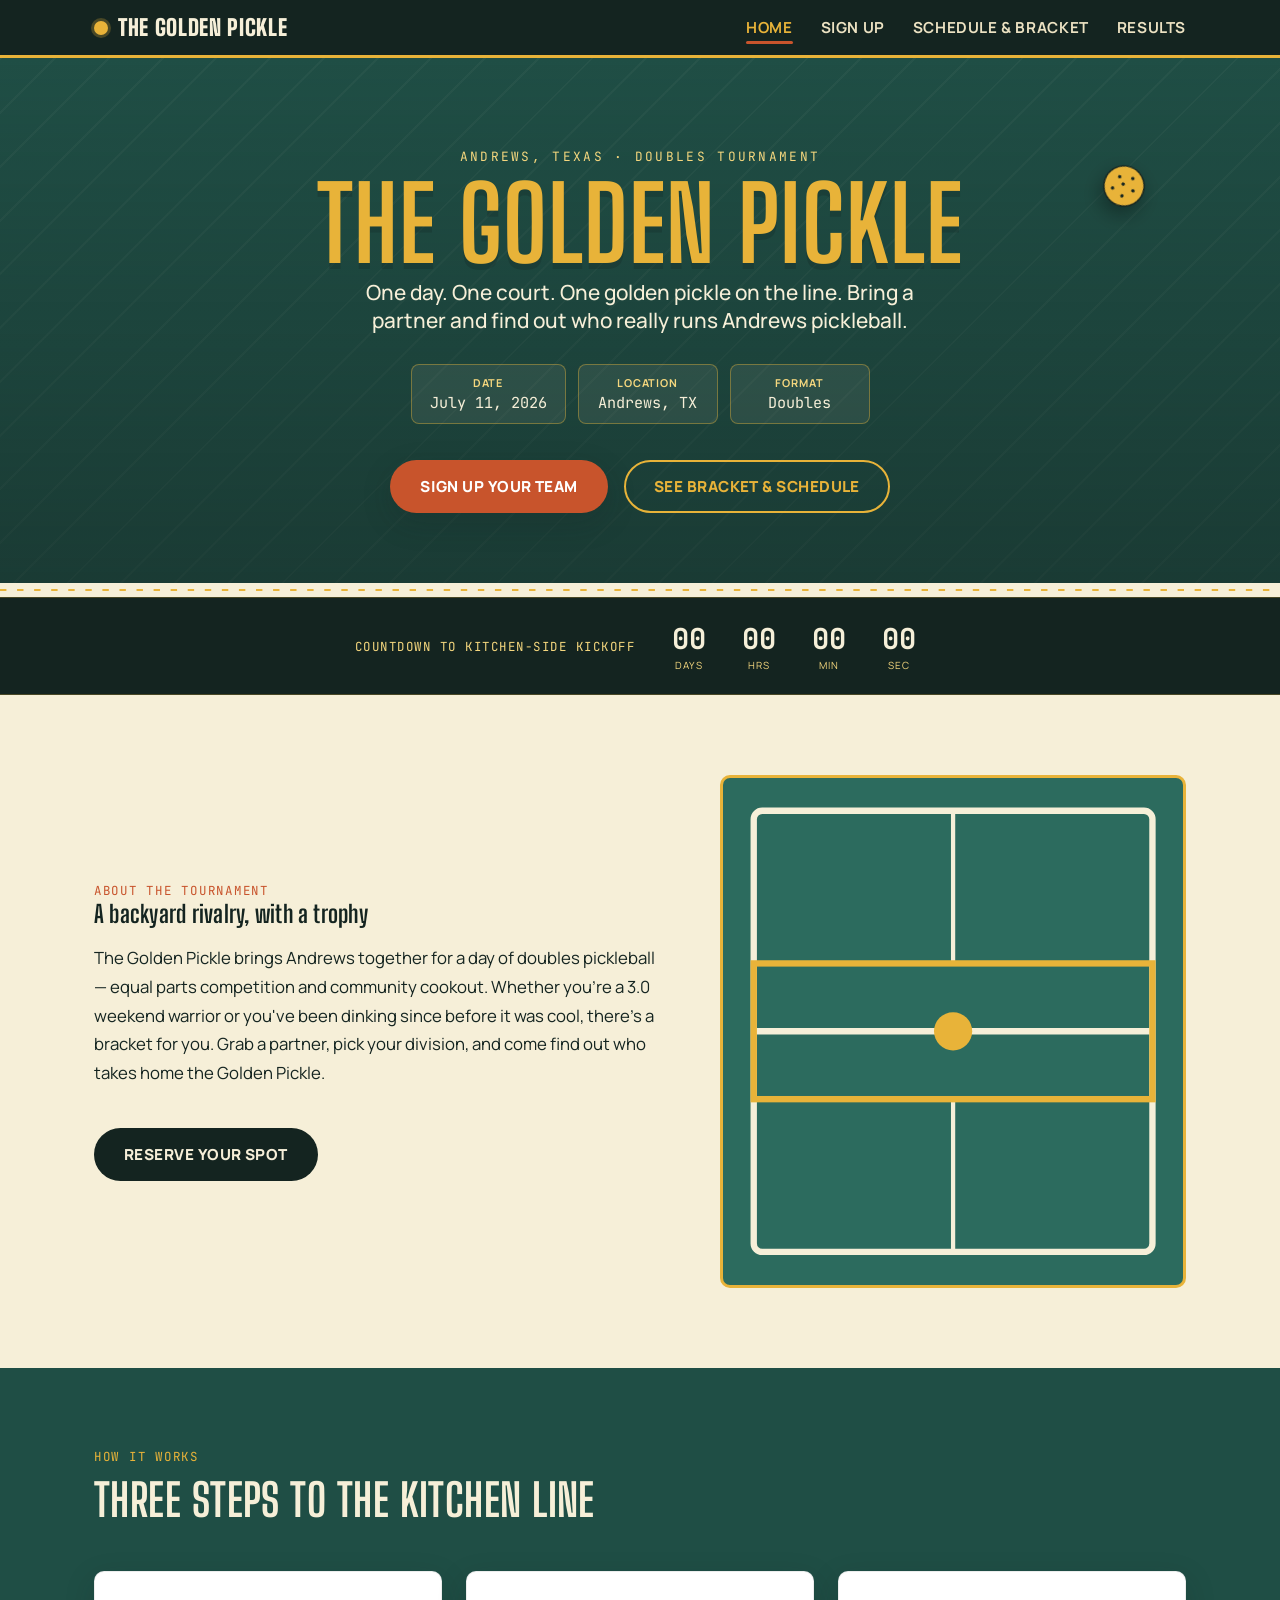
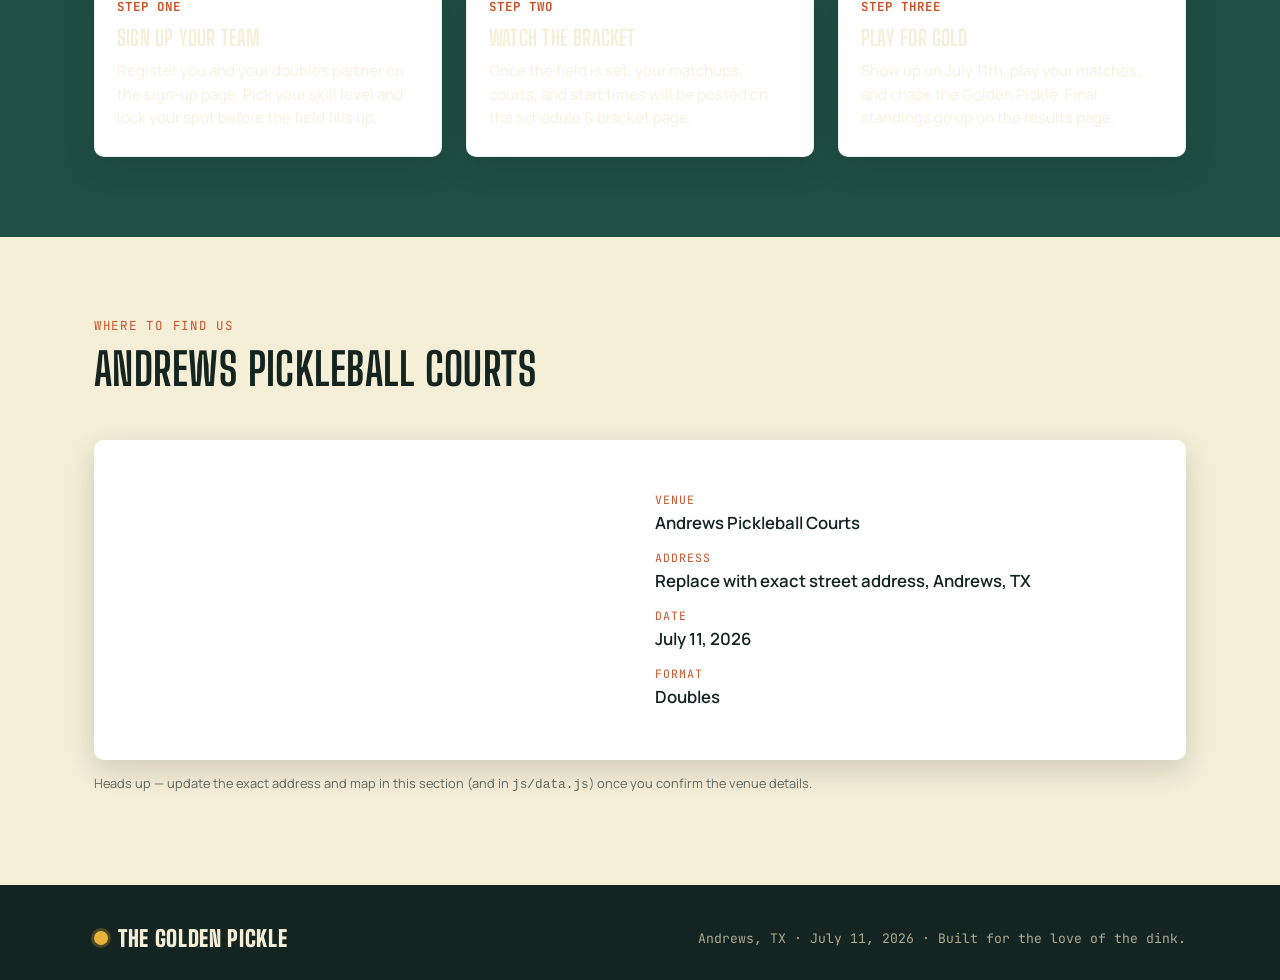
==== index.html @ 4b5a600a "Add files via upload" ====
<!DOCTYPE html>
<html lang="en">
<head>
<meta charset="UTF-8">
<meta name="viewport" content="width=device-width, initial-scale=1.0">
<title>The Golden Pickle — Andrews, TX Pickleball Tournament</title>
<meta name="description" content="The Golden Pickle doubles pickleball tournament — July 11, 2026 at the Andrews, TX pickleball courts. Sign up, check the schedule, and follow the results.">
<link rel="stylesheet" href="css/style.css">
</head>
<body>

<header class="site-nav">
  <div class="wrap">
    <a href="index.html" class="brand"><span class="ball-dot"></span> The Golden Pickle</a>
    <button class="nav-toggle" aria-label="Toggle menu" aria-expanded="false">&#9776;</button>
    <ul class="nav-links">
      <li><a href="index.html" class="active">Home</a></li>
      <li><a href="signup.html">Sign Up</a></li>
      <li><a href="schedule.html">Schedule &amp; Bracket</a></li>
      <li><a href="results.html">Results</a></li>
    </ul>
  </div>
</header>

<section class="hero">
  <div class="ball-arc" aria-hidden="true">
    <svg viewBox="0 0 64 64"><circle cx="32" cy="32" r="28" fill="#E8B339" stroke="#142420" stroke-width="2"/>
      <circle cx="22" cy="22" r="2.4" fill="#142420"/><circle cx="40" cy="18" r="2.4" fill="#142420"/>
      <circle cx="46" cy="34" r="2.4" fill="#142420"/><circle cx="34" cy="46" r="2.4" fill="#142420"/>
      <circle cx="18" cy="40" r="2.4" fill="#142420"/><circle cx="30" cy="30" r="2.4" fill="#142420"/>
    </svg>
  </div>
  <div class="wrap hero-inner">
    <div class="hero-eyebrow">Andrews, Texas &middot; Doubles Tournament</div>
    <h1>The Golden Pickle</h1>
    <p class="hero-sub">One day. One court. One golden pickle on the line. Bring a partner and find out who really runs Andrews pickleball.</p>
    <div class="chip-row">
      <div class="chip"><span class="chip-label">Date</span><span class="chip-value" data-event-date>July 11, 2026</span></div>
      <div class="chip"><span class="chip-label">Location</span><span class="chip-value" data-event-city>Andrews, TX</span></div>
      <div class="chip"><span class="chip-label">Format</span><span class="chip-value" data-event-format>Doubles</span></div>
    </div>
    <div class="hero-ctas">
      <a href="signup.html" class="btn btn-primary">Sign Up Your Team</a>
      <a href="schedule.html" class="btn btn-outline">See Bracket &amp; Schedule</a>
    </div>
  </div>
</section>

<svg class="kitchen-line" viewBox="0 0 1200 14" preserveAspectRatio="none" aria-hidden="true">
  <path d="M0,7 H1200" />
</svg>

<div class="countdown-strip">
  <div class="wrap" data-countdown>
    <span class="countdown-label" data-countdown-label>Countdown to kitchen-side kickoff</span>
    <div class="countdown-units">
      <div class="countdown-unit"><span class="num" data-d>00</span><span class="lbl">Days</span></div>
      <div class="countdown-unit"><span class="num" data-h>00</span><span class="lbl">Hrs</span></div>
      <div class="countdown-unit"><span class="num" data-m>00</span><span class="lbl">Min</span></div>
      <div class="countdown-unit"><span class="num" data-s>00</span><span class="lbl">Sec</span></div>
    </div>
  </div>
</div>

<section class="section section-cream">
  <div class="wrap cols-2">
    <div>
      <div class="section-eyebrow">About the tournament</div>
      <h2>A backyard rivalry, with a trophy</h2>
      <p style="line-height:1.7; margin-top:16px; font-size:1.05rem;">
        The Golden Pickle brings Andrews together for a day of doubles pickleball —
        equal parts competition and community cookout. Whether you're a 3.0 weekend
        warrior or you've been dinking since before it was cool, there's a bracket
        for you. Grab a partner, pick your division, and come find out who takes
        home the Golden Pickle.
      </p>
      <a href="signup.html" class="btn btn-dark" style="margin-top:24px;">Reserve Your Spot</a>
    </div>
    <div class="court-diagram" aria-hidden="true">
      <svg viewBox="0 0 200 220" width="100%">
        <rect x="6" y="6" width="188" height="208" rx="4" fill="none" stroke="#F6EFD8" stroke-width="3"/>
        <line x1="6" y1="110" x2="194" y2="110" stroke="#F6EFD8" stroke-width="3"/>
        <line x1="100" y1="6" x2="100" y2="78" stroke="#F6EFD8" stroke-width="2"/>
        <line x1="100" y1="142" x2="100" y2="214" stroke="#F6EFD8" stroke-width="2"/>
        <rect x="6" y="78" width="188" height="64" fill="none" stroke="#E8B339" stroke-width="3"/>
        <circle cx="100" cy="110" r="9" fill="#E8B339"/>
      </svg>
    </div>
  </div>
</section>

<section class="section section-court">
  <div class="wrap">
    <div class="section-head">
      <div class="section-eyebrow">How it works</div>
      <h2>Three steps to the kitchen line</h2>
    </div>
    <div class="steps">
      <div class="step-card">
        <div class="step-tag">Step One</div>
        <h3>Sign up your team</h3>
        <p>Register you and your doubles partner on the sign-up page. Pick your skill level and lock your spot before the field fills up.</p>
      </div>
      <div class="step-card">
        <div class="step-tag">Step Two</div>
        <h3>Watch the bracket</h3>
        <p>Once the field is set, your matchups, courts, and start times will be posted on the schedule &amp; bracket page.</p>
      </div>
      <div class="step-card">
        <div class="step-tag">Step Three</div>
        <h3>Play for gold</h3>
        <p>Show up on July 11th, play your matches, and chase the Golden Pickle. Final standings go up on the results page.</p>
      </div>
    </div>
  </div>
</section>

<section class="section section-cream">
  <div class="wrap">
    <div class="section-head">
      <div class="section-eyebrow">Where to find us</div>
      <h2>Andrews Pickleball Courts</h2>
    </div>
    <div class="location-card">
      <iframe
        title="Map to Andrews, TX pickleball courts"
        src="https://maps.google.com/maps?q=Andrews%2C%20TX&t=&z=13&ie=UTF8&iwloc=&output=embed"
        loading="lazy" referrerpolicy="no-referrer-when-downgrade"></iframe>
      <dl class="location-facts">
        <dt>Venue</dt>
        <dd data-event-venue>Andrews Pickleball Courts</dd>
        <dt>Address</dt>
        <dd data-event-address>Replace with exact street address, Andrews, TX</dd>
        <dt>Date</dt>
        <dd data-event-date>July 11, 2026</dd>
        <dt>Format</dt>
        <dd data-event-format>Doubles</dd>
      </dl>
    </div>
    <p class="field-hint" style="margin-top:14px;">Heads up — update the exact address and map in this section (and in <code>js/data.js</code>) once you confirm the venue details.</p>
  </div>
</section>

<footer class="site-footer">
  <div class="wrap">
    <div class="brand"><span class="ball-dot"></span> The Golden Pickle</div>
    <div class="footer-fine">Andrews, TX &middot; July 11, 2026 &middot; Built for the love of the dink.</div>
  </div>
</footer>

<script src="js/data.js"></script>
<script src="js/main.js"></script>
</body>
</html>
---- css/style.css ----
/* ==========================================================================
   THE GOLDEN PICKLE — core stylesheet
   Palette: deep court teal, golden pickleball, West-Texas dust terracotta
   ========================================================================== */

@import url('https://fonts.googleapis.com/css2?family=Big+Shoulders+Display:wght@500;700;900&family=Manrope:wght@400;500;600;700;800&family=JetBrains+Mono:wght@400;500;700&display=swap');

:root{
  --court:        #1F4E45;
  --court-deep:   #142420;
  --court-light:  #2C6B5E;
  --gold:         #E8B339;
  --gold-light:   #F5D77E;
  --dust:         #C8542C;
  --dust-light:   #E07A4C;
  --cream:        #F6EFD8;
  --cream-dim:    #ECE2C2;
  --white:        #FFFFFF;
  --ink:          #142420;

  --font-display: 'Big Shoulders Display', sans-serif;
  --font-body:    'Manrope', sans-serif;
  --font-mono:    'JetBrains Mono', monospace;

  --max-w: 1140px;
  --radius: 10px;
  --shadow-soft: 0 10px 30px rgba(20, 36, 32, 0.18);
  --shadow-lift: 0 16px 40px rgba(20, 36, 32, 0.28);
}

*{ box-sizing: border-box; }
html{ scroll-behavior: smooth; }
body{
  margin: 0;
  font-family: var(--font-body);
  color: var(--ink);
  background: var(--cream);
  -webkit-font-smoothing: antialiased;
}
img{ max-width: 100%; display: block; }
a{ color: inherit; text-decoration: none; }
ul{ margin: 0; padding: 0; }
h1,h2,h3,h4{ margin: 0; font-family: var(--font-display); font-weight: 700; letter-spacing: 0.01em; }

.wrap{
  max-width: var(--max-w);
  margin: 0 auto;
  padding: 0 24px;
}

/* Focus visibility */
a:focus-visible, button:focus-visible, input:focus-visible, select:focus-visible, textarea:focus-visible{
  outline: 3px solid var(--gold);
  outline-offset: 2px;
}

/* ---------- Reduced motion ---------- */
@media (prefers-reduced-motion: reduce){
  *{ animation-duration: 0.001ms !important; animation-iteration-count: 1 !important; transition-duration: 0.001ms !important; scroll-behavior: auto !important; }
}

/* ==========================================================================
   NAV
   ========================================================================== */
.site-nav{
  position: sticky;
  top: 0;
  z-index: 100;
  background: var(--court-deep);
  border-bottom: 3px solid var(--gold);
}
.site-nav .wrap{
  display: flex;
  align-items: center;
  justify-content: space-between;
  padding-top: 14px;
  padding-bottom: 14px;
}
.brand{
  display: flex;
  align-items: center;
  gap: 10px;
  font-family: var(--font-display);
  font-weight: 900;
  font-size: 1.4rem;
  color: var(--cream);
  text-transform: uppercase;
  letter-spacing: 0.03em;
}
.brand .ball-dot{
  width: 14px; height: 14px;
  border-radius: 50%;
  background: var(--gold);
  box-shadow: 0 0 0 3px rgba(232,179,57,0.25);
  flex-shrink: 0;
}
.nav-links{
  display: flex;
  gap: 28px;
  list-style: none;
  font-weight: 700;
  font-size: 0.95rem;
  text-transform: uppercase;
  letter-spacing: 0.04em;
}
.nav-links a{
  color: var(--cream-dim);
  position: relative;
  padding-bottom: 6px;
  transition: color 0.2s ease;
}
.nav-links a:hover, .nav-links a.active{ color: var(--gold); }
.nav-links a.active::after{
  content: "";
  position: absolute;
  left: 0; right: 0; bottom: 0;
  height: 3px;
  background: var(--dust);
  border-radius: 2px;
}
.nav-toggle{
  display: none;
  background: none;
  border: none;
  color: var(--cream);
  font-size: 1.6rem;
  cursor: pointer;
}
@media (max-width: 760px){
  .nav-toggle{ display: block; }
  .nav-links{
    position: absolute;
    top: 100%;
    left: 0; right: 0;
    background: var(--court-deep);
    flex-direction: column;
    gap: 0;
    border-bottom: 3px solid var(--gold);
    max-height: 0;
    overflow: hidden;
    transition: max-height 0.3s ease;
  }
  .nav-links.open{ max-height: 320px; }
  .nav-links li{ width: 100%; }
  .nav-links a{
    display: block;
    padding: 16px 24px;
    border-top: 1px solid rgba(246,239,216,0.08);
  }
  .nav-links a.active::after{ display: none; }
}

/* ==========================================================================
   BUTTONS / CHIPS
   ========================================================================== */
.btn{
  display: inline-flex;
  align-items: center;
  gap: 8px;
  font-family: var(--font-body);
  font-weight: 800;
  font-size: 0.95rem;
  text-transform: uppercase;
  letter-spacing: 0.03em;
  padding: 14px 28px;
  border-radius: 999px;
  border: 2px solid transparent;
  cursor: pointer;
  transition: transform 0.18s ease, box-shadow 0.18s ease, background 0.18s ease;
}
.btn:hover{ transform: translateY(-2px); }
.btn:active{ transform: translateY(0); }
.btn-primary{
  background: var(--dust);
  color: var(--white);
  box-shadow: var(--shadow-soft);
}
.btn-primary:hover{ background: var(--dust-light); box-shadow: var(--shadow-lift); }
.btn-outline{
  background: transparent;
  border-color: var(--gold);
  color: var(--gold);
}
.btn-outline:hover{ background: rgba(232,179,57,0.12); }
.btn-dark{
  background: var(--court-deep);
  color: var(--cream);
}
.btn-dark:hover{ background: var(--court); }
.btn[disabled]{ opacity: 0.55; cursor: not-allowed; transform: none; }

.chip-row{ display: flex; flex-wrap: wrap; gap: 12px; }
.chip{
  display: flex;
  flex-direction: column;
  background: rgba(246,239,216,0.08);
  border: 1px solid rgba(232,179,57,0.4);
  border-radius: 8px;
  padding: 10px 18px;
  min-width: 140px;
}
.chip .chip-label{
  font-size: 0.68rem;
  text-transform: uppercase;
  letter-spacing: 0.08em;
  color: var(--gold-light);
  font-weight: 700;
}
.chip .chip-value{
  font-family: var(--font-mono);
  font-size: 0.95rem;
  color: var(--cream);
  margin-top: 2px;
}

/* ==========================================================================
   HERO (home page)
   ========================================================================== */
.hero{
  position: relative;
  background: var(--court);
  color: var(--cream);
  overflow: hidden;
  padding: 90px 0 70px;
}
.hero::before{
  /* court line texture */
  content: "";
  position: absolute;
  inset: 0;
  background-image:
    linear-gradient(rgba(20,36,32,0.0) 0%, rgba(20,36,32,0.45) 100%),
    repeating-linear-gradient(135deg, rgba(246,239,216,0.035) 0px, rgba(246,239,216,0.035) 2px, transparent 2px, transparent 38px);
  pointer-events: none;
}
.hero-inner{
  position: relative;
  z-index: 2;
  text-align: center;
}
.hero-eyebrow{
  font-family: var(--font-mono);
  text-transform: uppercase;
  letter-spacing: 0.18em;
  font-size: 0.8rem;
  color: var(--gold-light);
}
.hero h1{
  font-size: clamp(3.2rem, 9vw, 6.4rem);
  line-height: 0.95;
  color: var(--gold);
  text-transform: uppercase;
  margin: 10px 0 6px;
  text-shadow: 0 6px 0 rgba(20,36,32,0.25);
}
.hero-sub{
  font-size: clamp(1.05rem, 2vw, 1.3rem);
  color: var(--cream);
  max-width: 560px;
  margin: 0 auto 28px;
  font-weight: 500;
}
.hero .chip-row{ justify-content: center; margin: 30px 0 36px; }
.hero-ctas{
  display: flex;
  gap: 16px;
  justify-content: center;
  flex-wrap: wrap;
}

/* Bouncing ball arc animation */
.ball-arc{
  position: absolute;
  top: 18%;
  left: 8%;
  width: 46px;
  height: 46px;
  z-index: 3;
  animation: arc-in 1.6s cubic-bezier(.22,1.4,.36,1) forwards;
}
@keyframes arc-in{
  0%   { left: -10%; top: -10%; transform: rotate(0deg); opacity: 0; }
  55%  { left: 46%; top: 4%; transform: rotate(220deg); opacity: 1; }
  100% { left: 86%; top: 20%; transform: rotate(380deg); opacity: 1; }
}
.ball-arc svg{ width: 100%; height: 100%; filter: drop-shadow(0 8px 10px rgba(0,0,0,0.35)); }

@media (prefers-reduced-motion: reduce){
  .ball-arc{ animation: none; left: 86%; top: 20%; opacity: 1; }
}

/* kitchen-line divider with draw-in animation */
.kitchen-line{
  width: 100%;
  height: 14px;
  display: block;
}
.kitchen-line path{
  stroke: var(--gold);
  stroke-width: 2;
  fill: none;
  stroke-dasharray: 6 10;
  stroke-dashoffset: 1000;
  animation: draw 1.8s ease forwards;
  animation-delay: 0.3s;
}
@keyframes draw{ to{ stroke-dashoffset: 0; } }

/* Countdown ticker */
.countdown-strip{
  background: var(--court-deep);
  border-top: 1px solid rgba(232,179,57,0.25);
  border-bottom: 1px solid rgba(232,179,57,0.25);
  padding: 22px 0;
}
.countdown-strip .wrap{
  display: flex;
  align-items: center;
  justify-content: center;
  gap: 28px;
  flex-wrap: wrap;
}
.countdown-label{
  font-family: var(--font-mono);
  color: var(--gold-light);
  text-transform: uppercase;
  font-size: 0.78rem;
  letter-spacing: 0.12em;
}
.countdown-units{ display: flex; gap: 18px; }
.countdown-unit{ text-align: center; }
.countdown-unit .num{
  font-family: var(--font-mono);
  font-weight: 700;
  font-size: 1.8rem;
  color: var(--cream);
  min-width: 52px;
  display: inline-block;
}
.countdown-unit .lbl{
  display: block;
  font-size: 0.62rem;
  text-transform: uppercase;
  letter-spacing: 0.1em;
  color: var(--gold-light);
}

/* ==========================================================================
   SECTIONS
   ========================================================================== */
.section{ padding: 80px 0; }
.section-dark{ background: var(--court-deep); color: var(--cream); }
.section-cream{ background: var(--cream); }
.section-court{ background: var(--court); color: var(--cream); }

.section-head{ max-width: 640px; margin-bottom: 44px; }
.section-eyebrow{
  font-family: var(--font-mono);
  text-transform: uppercase;
  letter-spacing: 0.14em;
  font-size: 0.78rem;
  color: var(--dust);
}
.section-dark .section-eyebrow, .section-court .section-eyebrow{ color: var(--gold); }
.section-head h2{
  font-size: clamp(2rem, 4vw, 2.8rem);
  margin-top: 8px;
  text-transform: uppercase;
}
.section-head p{
  font-size: 1.05rem;
  line-height: 1.6;
  margin-top: 14px;
  opacity: 0.9;
}

.cols-2{
  display: grid;
  grid-template-columns: 1.1fr 0.9fr;
  gap: 56px;
  align-items: center;
}
@media (max-width: 800px){ .cols-2{ grid-template-columns: 1fr; } }

.court-diagram{
  background: var(--court-light);
  border: 3px solid var(--gold);
  border-radius: var(--radius);
  aspect-ratio: 20 / 22;
  display: flex;
  align-items: center;
  justify-content: center;
  padding: 18px;
}

.steps{
  display: grid;
  grid-template-columns: repeat(3, 1fr);
  gap: 24px;
}
@media (max-width: 760px){ .steps{ grid-template-columns: 1fr; } }
.step-card{
  background: var(--white);
  border: 1px solid rgba(20,36,32,0.08);
  border-radius: var(--radius);
  padding: 26px 22px;
  position: relative;
  box-shadow: var(--shadow-soft);
  transition: transform 0.2s ease;
}
.step-card:hover{ transform: translateY(-6px); }
.step-card .step-tag{
  font-family: var(--font-mono);
  color: var(--dust);
  font-weight: 700;
  font-size: 0.78rem;
  text-transform: uppercase;
  letter-spacing: 0.08em;
}
.step-card h3{
  font-size: 1.35rem;
  margin: 10px 0 8px;
  text-transform: uppercase;
}
.step-card p{ font-size: 0.95rem; line-height: 1.55; margin: 0; opacity: 0.85; }

/* location card */
.location-card{
  background: var(--white);
  border-radius: var(--radius);
  box-shadow: var(--shadow-soft);
  padding: 30px;
  display: grid;
  grid-template-columns: 1fr 1fr;
  gap: 30px;
  align-items: center;
}
@media (max-width: 760px){ .location-card{ grid-template-columns: 1fr; } }
.location-card iframe{ width: 100%; height: 260px; border: 0; border-radius: 8px; }
.location-facts dt{
  font-family: var(--font-mono);
  text-transform: uppercase;
  font-size: 0.72rem;
  letter-spacing: 0.08em;
  color: var(--dust);
  margin-top: 16px;
}
.location-facts dt:first-child{ margin-top: 0; }
.location-facts dd{ margin: 4px 0 0; font-size: 1.05rem; font-weight: 600; }

/* ==========================================================================
   FOOTER
   ========================================================================== */
.site-footer{
  background: var(--court-deep);
  color: var(--cream-dim);
  padding: 40px 0 28px;
}
.site-footer .wrap{
  display: flex;
  justify-content: space-between;
  flex-wrap: wrap;
  gap: 20px;
  align-items: center;
}
.site-footer .brand{ color: var(--cream); }
.footer-fine{ font-size: 0.82rem; opacity: 0.7; font-family: var(--font-mono); }

/* ==========================================================================
   PAGE HERO STRIP (signup / schedule / results)
   ========================================================================== */
.page-strip{
  background: var(--court);
  color: var(--cream);
  padding: 64px 0 46px;
  position: relative;
  overflow: hidden;
}
.page-strip h1{
  font-size: clamp(2.4rem, 6vw, 3.6rem);
  color: var(--gold);
  text-transform: uppercase;
}
.page-strip p{ max-width: 540px; opacity: 0.9; margin-top: 10px; font-size: 1.05rem; }

/* ==========================================================================
   SIGNUP FORM
   ========================================================================== */
.signup-layout{
  display: grid;
  grid-template-columns: 1.4fr 0.9fr;
  gap: 40px;
  align-items: start;
}
@media (max-width: 880px){ .signup-layout{ grid-template-columns: 1fr; } }

.form-card{
  background: var(--white);
  border-radius: var(--radius);
  box-shadow: var(--shadow-soft);
  padding: 36px;
}
.gform-embed{
  width: 100%;
  overflow-x: auto;
}
.gform-embed iframe{
  width: 100%;
  max-width: 640px;
  height: 1031px;
  border: 0;
  display: block;
  margin: 0 auto;
}
.form-section-title{
  font-family: var(--font-mono);
  text-transform: uppercase;
  letter-spacing: 0.08em;
  font-size: 0.78rem;
  color: var(--dust);
  margin: 28px 0 14px;
  border-bottom: 2px dashed rgba(200,84,44,0.3);
  padding-bottom: 8px;
}
.form-section-title:first-child{ margin-top: 0; }
.field-grid{
  display: grid;
  grid-template-columns: 1fr 1fr;
  gap: 18px;
}
@media (max-width: 540px){ .field-grid{ grid-template-columns: 1fr; } }
.field{ display: flex; flex-direction: column; gap: 6px; margin-bottom: 16px; }
.field label{
  font-size: 0.82rem;
  font-weight: 700;
  text-transform: uppercase;
  letter-spacing: 0.03em;
  color: var(--court-deep);
}
.field input, .field select, .field textarea{
  font-family: var(--font-body);
  font-size: 1rem;
  padding: 12px 14px;
  border: 2px solid rgba(20,36,32,0.15);
  border-radius: 8px;
  background: var(--cream);
  color: var(--ink);
  transition: border-color 0.18s ease, background 0.18s ease;
}
.field input:focus, .field select:focus, .field textarea:focus{
  border-color: var(--dust);
  background: var(--white);
  outline: none;
}
.field textarea{ resize: vertical; min-height: 90px; }
.field-hint{ font-size: 0.8rem; opacity: 0.65; }
.field-required::after{ content: " *"; color: var(--dust); }

.form-foot{
  display: flex;
  align-items: center;
  justify-content: space-between;
  gap: 16px;
  margin-top: 26px;
  flex-wrap: wrap;
}
.form-status{
  font-size: 0.92rem;
  font-weight: 600;
}
.form-status.ok{ color: var(--court); }
.form-status.err{ color: var(--dust); }

.side-card{
  background: var(--court-deep);
  color: var(--cream);
  border-radius: var(--radius);
  padding: 28px;
  margin-bottom: 20px;
}
.side-card h3{
  color: var(--gold);
  text-transform: uppercase;
  font-size: 1.1rem;
  margin-bottom: 12px;
}
.side-card ul{ list-style: none; }
.side-card li{
  display: flex;
  justify-content: space-between;
  gap: 10px;
  padding: 10px 0;
  border-bottom: 1px solid rgba(246,239,216,0.12);
  font-size: 0.95rem;
}
.side-card li:last-child{ border-bottom: none; }
.side-card li span:first-child{ color: var(--cream-dim); }
.side-card li span:last-child{ font-family: var(--font-mono); font-weight: 600; color: var(--gold-light); }

/* ==========================================================================
   SCHEDULE / BRACKET
   ========================================================================== */
.tabs{
  display: inline-flex;
  background: var(--white);
  border-radius: 999px;
  padding: 5px;
  box-shadow: var(--shadow-soft);
  margin-bottom: 36px;
}
.tab-btn{
  border: none;
  background: transparent;
  font-family: var(--font-body);
  font-weight: 800;
  text-transform: uppercase;
  font-size: 0.85rem;
  letter-spacing: 0.03em;
  padding: 12px 26px;
  border-radius: 999px;
  cursor: pointer;
  color: var(--court-deep);
  transition: background 0.2s ease, color 0.2s ease;
}
.tab-btn.active{ background: var(--court); color: var(--gold); }

.tab-panel{ display: none; }
.tab-panel.active{ display: block; }

.empty-state{
  background: var(--white);
  border: 2px dashed rgba(31,78,69,0.3);
  border-radius: var(--radius);
  padding: 60px 30px;
  text-align: center;
  color: var(--court-deep);
}
.empty-state .ball-icon{ width: 56px; margin: 0 auto 18px; }
.empty-state h3{ text-transform: uppercase; font-size: 1.4rem; margin-bottom: 10px; }
.empty-state p{ opacity: 0.75; max-width: 420px; margin: 0 auto; }

.round-block{ margin-bottom: 40px; }
.round-title{
  font-family: var(--font-mono);
  text-transform: uppercase;
  letter-spacing: 0.1em;
  font-size: 0.85rem;
  color: var(--dust);
  margin-bottom: 16px;
  display: flex;
  align-items: center;
  gap: 10px;
}
.round-title::after{
  content:"";
  flex: 1;
  height: 1px;
  background: repeating-linear-gradient(90deg, rgba(200,84,44,0.4) 0 6px, transparent 6px 12px);
}

.match-grid{
  display: grid;
  grid-template-columns: repeat(auto-fill, minmax(260px, 1fr));
  gap: 16px;
}
.match-card{
  background: var(--white);
  border-radius: var(--radius);
  box-shadow: var(--shadow-soft);
  overflow: hidden;
  border: 1px solid rgba(20,36,32,0.07);
}
.match-meta{
  font-family: var(--font-mono);
  font-size: 0.72rem;
  text-transform: uppercase;
  letter-spacing: 0.06em;
  background: var(--court);
  color: var(--gold-light);
  padding: 8px 16px;
  display: flex;
  justify-content: space-between;
}
.match-teams{ padding: 14px 16px; }
.match-team{
  display: flex;
  justify-content: space-between;
  align-items: center;
  padding: 8px 0;
  font-weight: 600;
}
.match-team + .match-team{ border-top: 1px dashed rgba(20,36,32,0.12); }
.match-team .score{
  font-family: var(--font-mono);
  font-weight: 700;
  background: var(--cream);
  border-radius: 6px;
  padding: 2px 10px;
  min-width: 30px;
  text-align: center;
}
.match-team.winner{ color: var(--court); }
.match-team.winner .score{ background: var(--gold); color: var(--court-deep); }

.schedule-table{
  width: 100%;
  border-collapse: collapse;
  background: var(--white);
  border-radius: var(--radius);
  overflow: hidden;
  box-shadow: var(--shadow-soft);
}
.schedule-table th, .schedule-table td{
  text-align: left;
  padding: 14px 18px;
  font-size: 0.92rem;
}
.schedule-table thead th{
  background: var(--court);
  color: var(--gold-light);
  text-transform: uppercase;
  font-size: 0.72rem;
  letter-spacing: 0.08em;
  font-family: var(--font-mono);
}
.schedule-table tbody tr:nth-child(even){ background: var(--cream-dim); }
.schedule-table td.time, .schedule-table td.court{ font-family: var(--font-mono); font-weight: 600; }

/* ==========================================================================
   RESULTS / CHAMPIONS
   ========================================================================== */
.champion-card{
  background: linear-gradient(135deg, var(--court-deep), var(--court));
  border: 2px solid var(--gold);
  border-radius: 16px;
  padding: 46px;
  text-align: center;
  color: var(--cream);
  position: relative;
  overflow: hidden;
  margin-bottom: 50px;
}
.champion-card .trophy-eyebrow{
  font-family: var(--font-mono);
  letter-spacing: 0.16em;
  text-transform: uppercase;
  color: var(--gold-light);
  font-size: 0.8rem;
}
.champion-card h2{
  font-size: clamp(2.2rem, 5vw, 3.4rem);
  color: var(--gold);
  text-transform: uppercase;
  margin: 12px 0;
}
.champion-card .champ-names{ font-size: 1.2rem; font-weight: 600; }

.placement-grid{
  display: grid;
  grid-template-columns: repeat(auto-fit, minmax(220px, 1fr));
  gap: 18px;
}
.placement-card{
  background: var(--white);
  border-radius: var(--radius);
  box-shadow: var(--shadow-soft);
  padding: 22px;
  text-align: center;
}
.placement-card .place-num{
  font-family: var(--font-display);
  font-size: 2.4rem;
  color: var(--dust);
  font-weight: 900;
}
.placement-card .place-team{ font-weight: 700; margin-top: 6px; }

/* Utility */
.text-center{ text-align: center; }
.mt-40{ margin-top: 40px; }
.visually-hidden{
  position: absolute; width: 1px; height: 1px; overflow: hidden;
  clip: rect(0 0 0 0); white-space: nowrap;
}
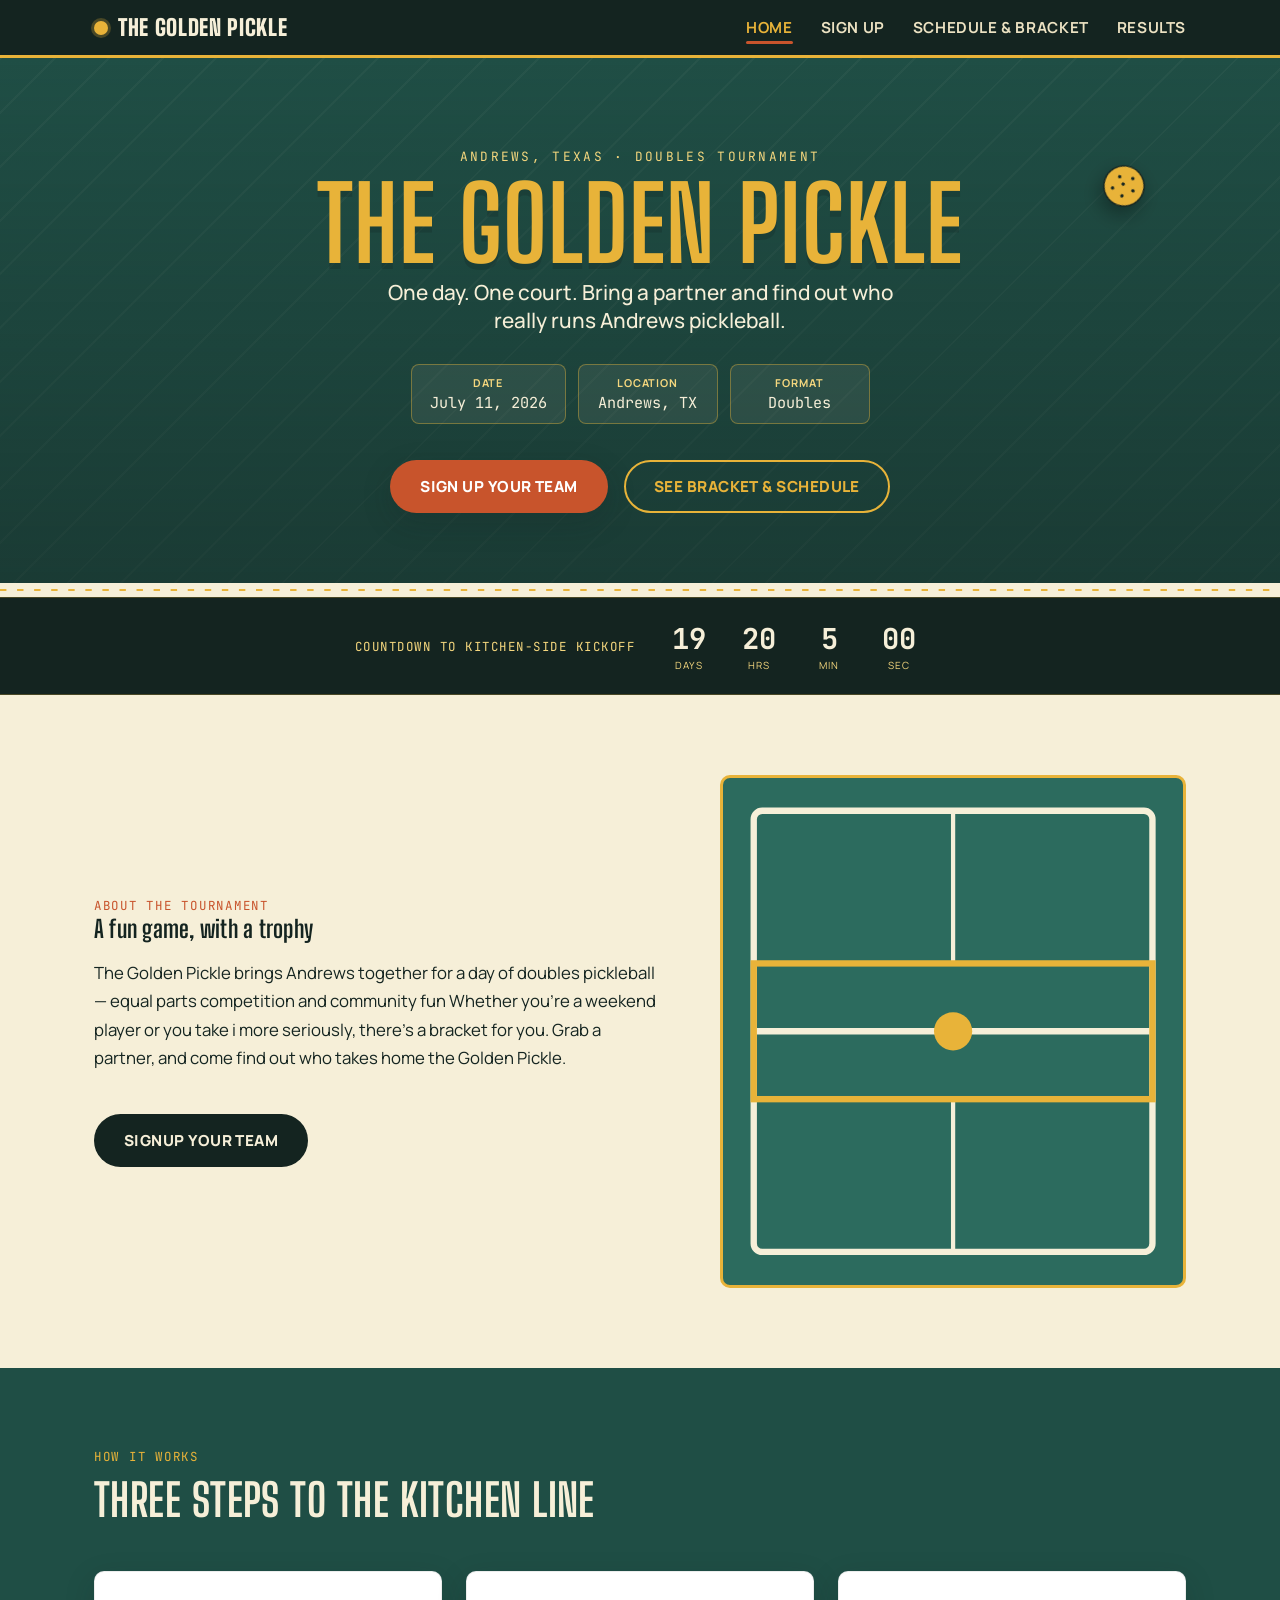
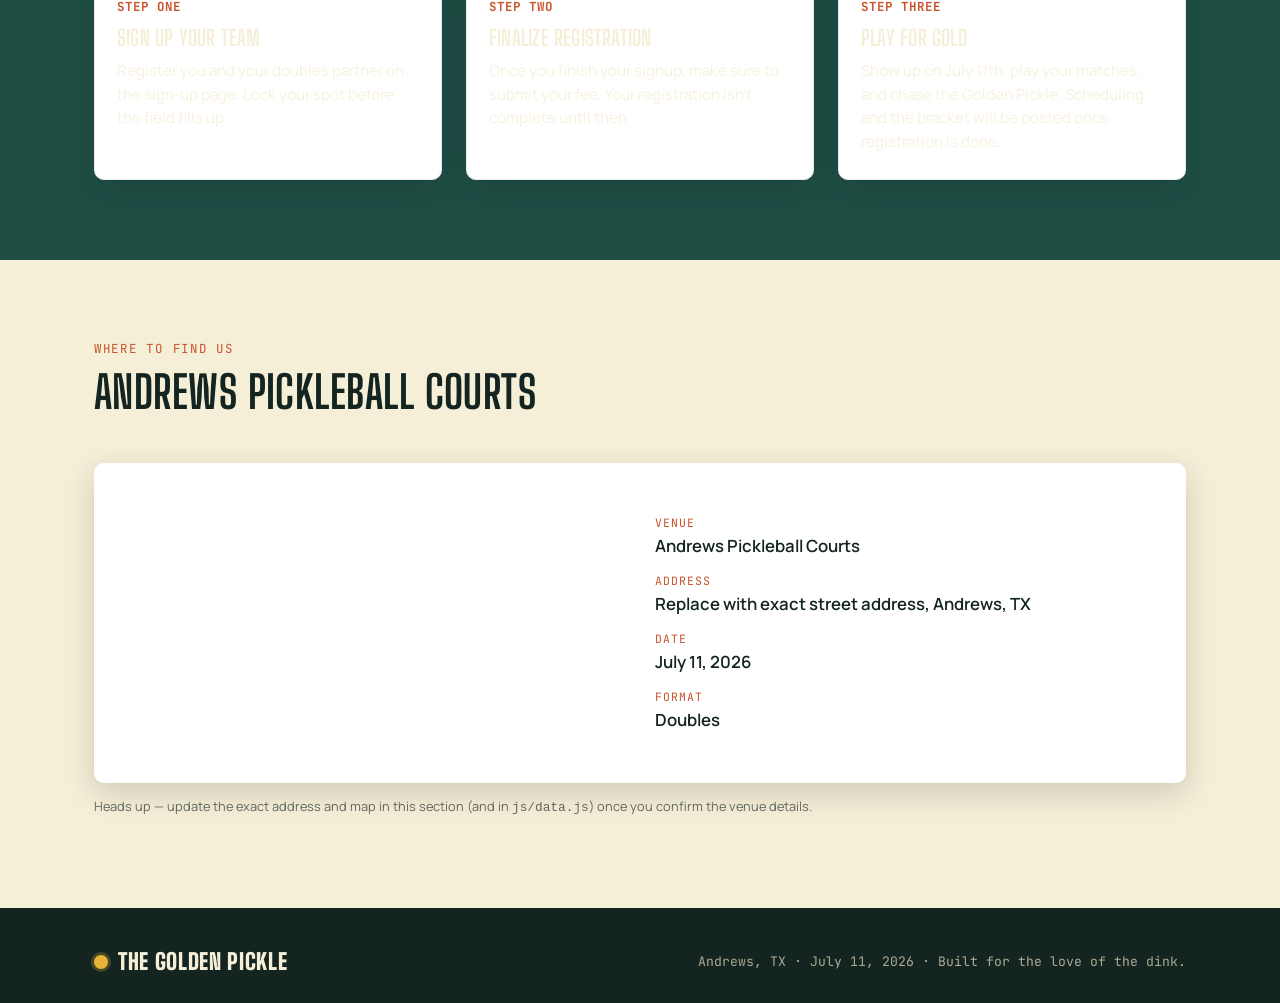
==== commit f1e82b26: "Update index.html" ====
--- a/index.html
+++ b/index.html
@@ -33,7 +33,7 @@
   <div class="wrap hero-inner">
     <div class="hero-eyebrow">Andrews, Texas &middot; Doubles Tournament</div>
     <h1>The Golden Pickle</h1>
-    <p class="hero-sub">One day. One court. One golden pickle on the line. Bring a partner and find out who really runs Andrews pickleball.</p>
+    <p class="hero-sub">One day. One court. Bring a partner and find out who really runs Andrews pickleball.</p>
     <div class="chip-row">
       <div class="chip"><span class="chip-label">Date</span><span class="chip-value" data-event-date>July 11, 2026</span></div>
       <div class="chip"><span class="chip-label">Location</span><span class="chip-value" data-event-city>Andrews, TX</span></div>
@@ -54,9 +54,9 @@
   <div class="wrap" data-countdown>
     <span class="countdown-label" data-countdown-label>Countdown to kitchen-side kickoff</span>
     <div class="countdown-units">
-      <div class="countdown-unit"><span class="num" data-d>00</span><span class="lbl">Days</span></div>
-      <div class="countdown-unit"><span class="num" data-h>00</span><span class="lbl">Hrs</span></div>
-      <div class="countdown-unit"><span class="num" data-m>00</span><span class="lbl">Min</span></div>
+      <div class="countdown-unit"><span class="num" data-d>19</span><span class="lbl">Days</span></div>
+      <div class="countdown-unit"><span class="num" data-h>20</span><span class="lbl">Hrs</span></div>
+      <div class="countdown-unit"><span class="num" data-m>5</span><span class="lbl">Min</span></div>
       <div class="countdown-unit"><span class="num" data-s>00</span><span class="lbl">Sec</span></div>
     </div>
   </div>
@@ -66,15 +66,15 @@
   <div class="wrap cols-2">
     <div>
       <div class="section-eyebrow">About the tournament</div>
-      <h2>A backyard rivalry, with a trophy</h2>
+      <h2>A fun game, with a trophy</h2>
       <p style="line-height:1.7; margin-top:16px; font-size:1.05rem;">
         The Golden Pickle brings Andrews together for a day of doubles pickleball —
-        equal parts competition and community cookout. Whether you're a 3.0 weekend
-        warrior or you've been dinking since before it was cool, there's a bracket
-        for you. Grab a partner, pick your division, and come find out who takes
+        equal parts competition and community fun Whether you're a weekend
+        player or you take i more seriously, there's a bracket
+        for you. Grab a partner, and come find out who takes
         home the Golden Pickle.
       </p>
-      <a href="signup.html" class="btn btn-dark" style="margin-top:24px;">Reserve Your Spot</a>
+      <a href="signup.html" class="btn btn-dark" style="margin-top:24px;">Signup Your Team</a>
     </div>
     <div class="court-diagram" aria-hidden="true">
       <svg viewBox="0 0 200 220" width="100%">
@@ -99,17 +99,17 @@
       <div class="step-card">
         <div class="step-tag">Step One</div>
         <h3>Sign up your team</h3>
-        <p>Register you and your doubles partner on the sign-up page. Pick your skill level and lock your spot before the field fills up.</p>
+        <p>Register you and your doubles partner on the sign-up page. Lock your spot before the field fills up.</p>
       </div>
       <div class="step-card">
         <div class="step-tag">Step Two</div>
-        <h3>Watch the bracket</h3>
-        <p>Once the field is set, your matchups, courts, and start times will be posted on the schedule &amp; bracket page.</p>
+        <h3>Finalize Registration</h3>
+        <p>Once you finish your signup, make sure to submit your fee. Your registration isn't complete until then</p>
       </div>
       <div class="step-card">
         <div class="step-tag">Step Three</div>
         <h3>Play for gold</h3>
-        <p>Show up on July 11th, play your matches, and chase the Golden Pickle. Final standings go up on the results page.</p>
+        <p>Show up on July 11th, play your matches, and chase the Golden Pickle. Scheduling and the bracket will be posted once registration is done.</p>
       </div>
     </div>
   </div>
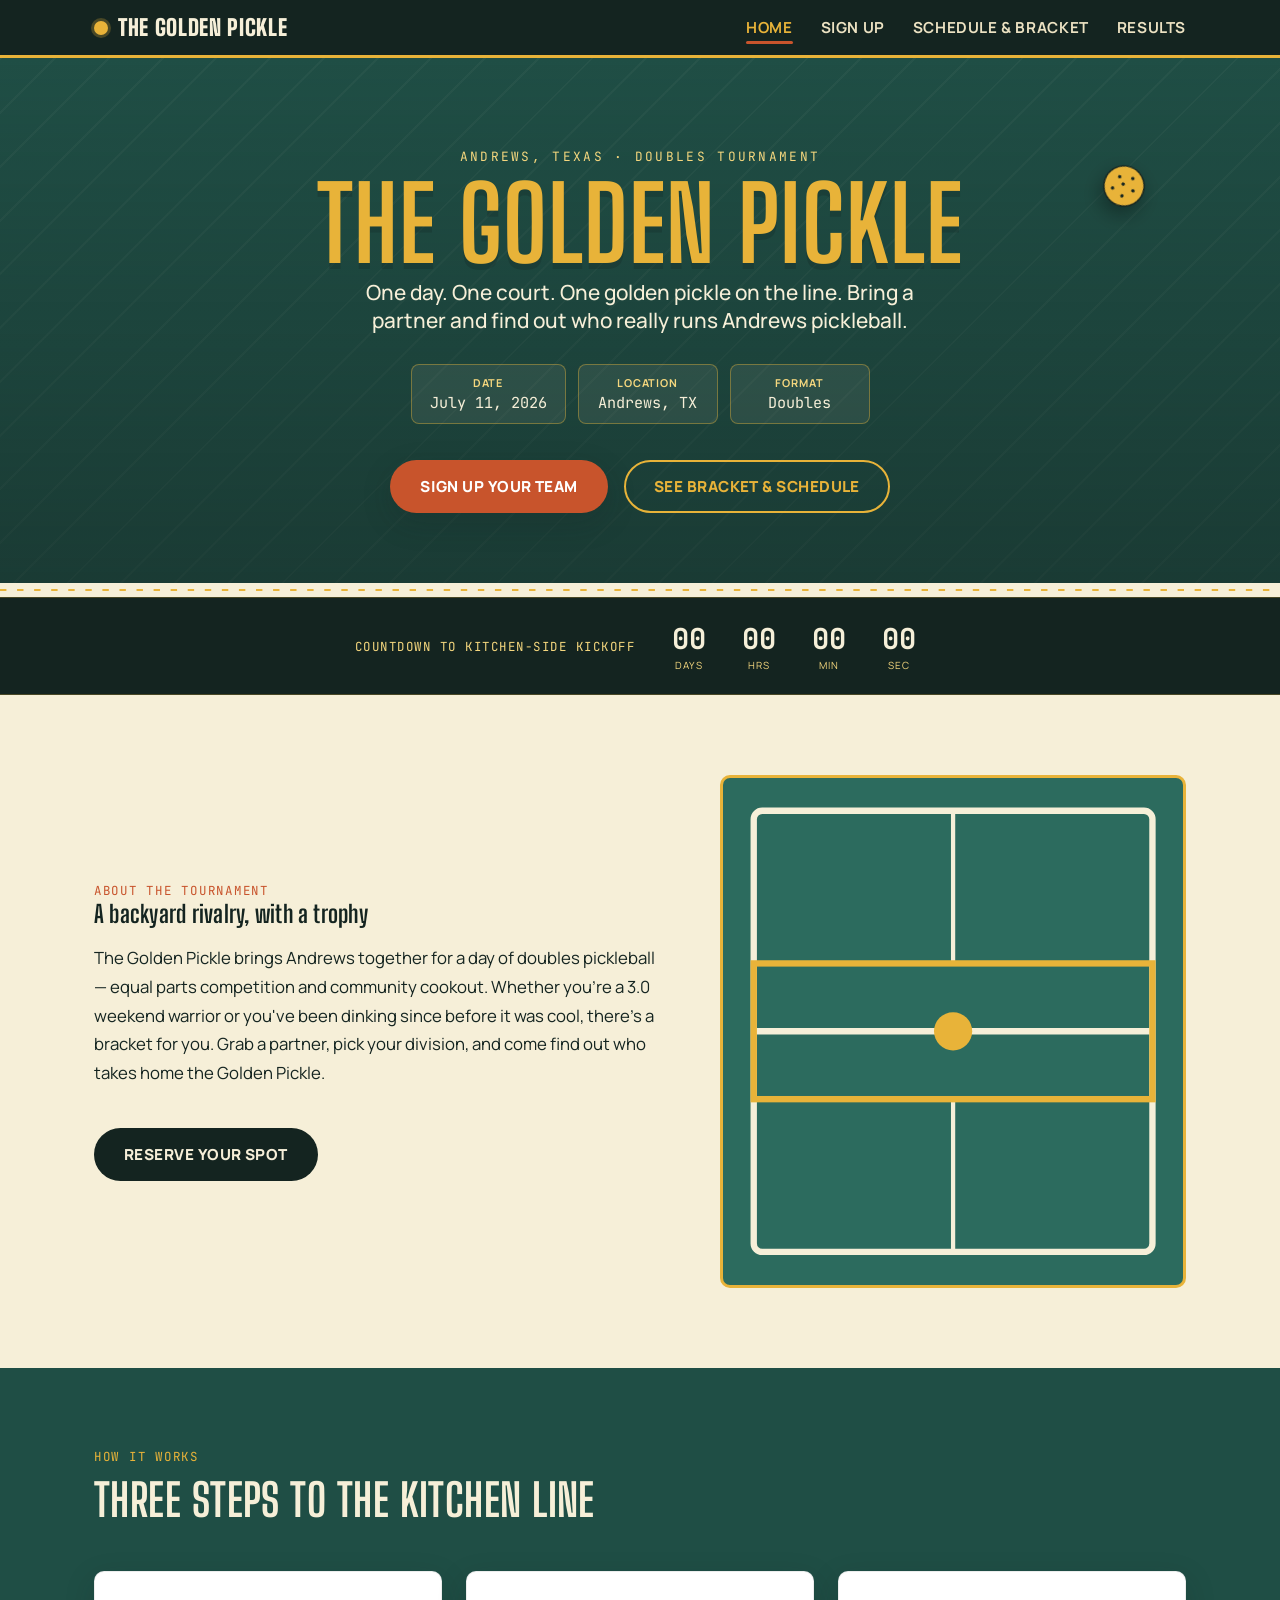
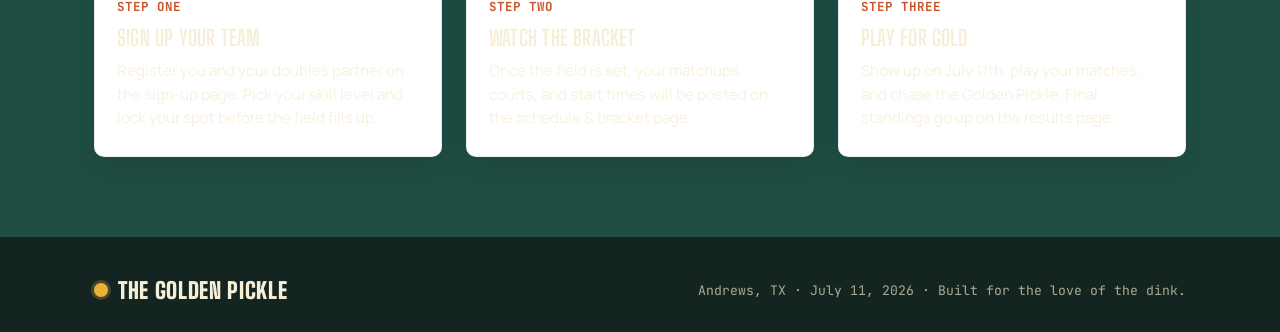
==== commit cee9c944: "Update index.html" ====
--- a/index.html
+++ b/index.html
@@ -12,11 +12,11 @@
 <header class="site-nav">
   <div class="wrap">
     <a href="index.html" class="brand"><span class="ball-dot"></span> The Golden Pickle</a>
-    <button class="nav-toggle" aria-label="Toggle menu" aria-expanded="false">&#9776;</button>
+    <button class="nav-toggle" aria-label="Toggle menu" aria-expanded="false">☰</button>
     <ul class="nav-links">
       <li><a href="index.html" class="active">Home</a></li>
       <li><a href="signup.html">Sign Up</a></li>
-      <li><a href="schedule.html">Schedule &amp; Bracket</a></li>
+      <li><a href="schedule.html">Schedule & Bracket</a></li>
       <li><a href="results.html">Results</a></li>
     </ul>
   </div>
@@ -31,9 +31,9 @@
     </svg>
   </div>
   <div class="wrap hero-inner">
-    <div class="hero-eyebrow">Andrews, Texas &middot; Doubles Tournament</div>
+    <div class="hero-eyebrow">Andrews, Texas · Doubles Tournament</div>
     <h1>The Golden Pickle</h1>
-    <p class="hero-sub">One day. One court. Bring a partner and find out who really runs Andrews pickleball.</p>
+    <p class="hero-sub">One day. One court. One golden pickle on the line. Bring a partner and find out who really runs Andrews pickleball.</p>
     <div class="chip-row">
       <div class="chip"><span class="chip-label">Date</span><span class="chip-value" data-event-date>July 11, 2026</span></div>
       <div class="chip"><span class="chip-label">Location</span><span class="chip-value" data-event-city>Andrews, TX</span></div>
@@ -41,7 +41,7 @@
     </div>
     <div class="hero-ctas">
       <a href="signup.html" class="btn btn-primary">Sign Up Your Team</a>
-      <a href="schedule.html" class="btn btn-outline">See Bracket &amp; Schedule</a>
+      <a href="schedule.html" class="btn btn-outline">See Bracket & Schedule</a>
     </div>
   </div>
 </section>
@@ -54,9 +54,9 @@
   <div class="wrap" data-countdown>
     <span class="countdown-label" data-countdown-label>Countdown to kitchen-side kickoff</span>
     <div class="countdown-units">
-      <div class="countdown-unit"><span class="num" data-d>19</span><span class="lbl">Days</span></div>
-      <div class="countdown-unit"><span class="num" data-h>20</span><span class="lbl">Hrs</span></div>
-      <div class="countdown-unit"><span class="num" data-m>5</span><span class="lbl">Min</span></div>
+      <div class="countdown-unit"><span class="num" data-d>00</span><span class="lbl">Days</span></div>
+      <div class="countdown-unit"><span class="num" data-h>00</span><span class="lbl">Hrs</span></div>
+      <div class="countdown-unit"><span class="num" data-m>00</span><span class="lbl">Min</span></div>
       <div class="countdown-unit"><span class="num" data-s>00</span><span class="lbl">Sec</span></div>
     </div>
   </div>
@@ -66,15 +66,15 @@
   <div class="wrap cols-2">
     <div>
       <div class="section-eyebrow">About the tournament</div>
-      <h2>A fun game, with a trophy</h2>
+      <h2>A backyard rivalry, with a trophy</h2>
       <p style="line-height:1.7; margin-top:16px; font-size:1.05rem;">
         The Golden Pickle brings Andrews together for a day of doubles pickleball —
-        equal parts competition and community fun Whether you're a weekend
-        player or you take i more seriously, there's a bracket
-        for you. Grab a partner, and come find out who takes
+        equal parts competition and community cookout. Whether you're a 3.0 weekend
+        warrior or you've been dinking since before it was cool, there's a bracket
+        for you. Grab a partner, pick your division, and come find out who takes
         home the Golden Pickle.
       </p>
-      <a href="signup.html" class="btn btn-dark" style="margin-top:24px;">Signup Your Team</a>
+      <a href="signup.html" class="btn btn-dark" style="margin-top:24px;">Reserve Your Spot</a>
     </div>
     <div class="court-diagram" aria-hidden="true">
       <svg viewBox="0 0 200 220" width="100%">
@@ -99,52 +99,26 @@
       <div class="step-card">
         <div class="step-tag">Step One</div>
         <h3>Sign up your team</h3>
-        <p>Register you and your doubles partner on the sign-up page. Lock your spot before the field fills up.</p>
+        <p>Register you and your doubles partner on the sign-up page. Pick your skill level and lock your spot before the field fills up.</p>
       </div>
       <div class="step-card">
         <div class="step-tag">Step Two</div>
-        <h3>Finalize Registration</h3>
-        <p>Once you finish your signup, make sure to submit your fee. Your registration isn't complete until then</p>
+        <h3>Watch the bracket</h3>
+        <p>Once the field is set, your matchups, courts, and start times will be posted on the schedule & bracket page.</p>
       </div>
       <div class="step-card">
         <div class="step-tag">Step Three</div>
         <h3>Play for gold</h3>
-        <p>Show up on July 11th, play your matches, and chase the Golden Pickle. Scheduling and the bracket will be posted once registration is done.</p>
+        <p>Show up on July 11th, play your matches, and chase the Golden Pickle. Final standings go up on the results page.</p>
       </div>
     </div>
-  </div>
-</section>
-
-<section class="section section-cream">
-  <div class="wrap">
-    <div class="section-head">
-      <div class="section-eyebrow">Where to find us</div>
-      <h2>Andrews Pickleball Courts</h2>
-    </div>
-    <div class="location-card">
-      <iframe
-        title="Map to Andrews, TX pickleball courts"
-        src="https://maps.google.com/maps?q=Andrews%2C%20TX&t=&z=13&ie=UTF8&iwloc=&output=embed"
-        loading="lazy" referrerpolicy="no-referrer-when-downgrade"></iframe>
-      <dl class="location-facts">
-        <dt>Venue</dt>
-        <dd data-event-venue>Andrews Pickleball Courts</dd>
-        <dt>Address</dt>
-        <dd data-event-address>Replace with exact street address, Andrews, TX</dd>
-        <dt>Date</dt>
-        <dd data-event-date>July 11, 2026</dd>
-        <dt>Format</dt>
-        <dd data-event-format>Doubles</dd>
-      </dl>
-    </div>
-    <p class="field-hint" style="margin-top:14px;">Heads up — update the exact address and map in this section (and in <code>js/data.js</code>) once you confirm the venue details.</p>
   </div>
 </section>
 
 <footer class="site-footer">
   <div class="wrap">
     <div class="brand"><span class="ball-dot"></span> The Golden Pickle</div>
-    <div class="footer-fine">Andrews, TX &middot; July 11, 2026 &middot; Built for the love of the dink.</div>
+    <div class="footer-fine">Andrews, TX · July 11, 2026 · Built for the love of the dink.</div>
   </div>
 </footer>
 
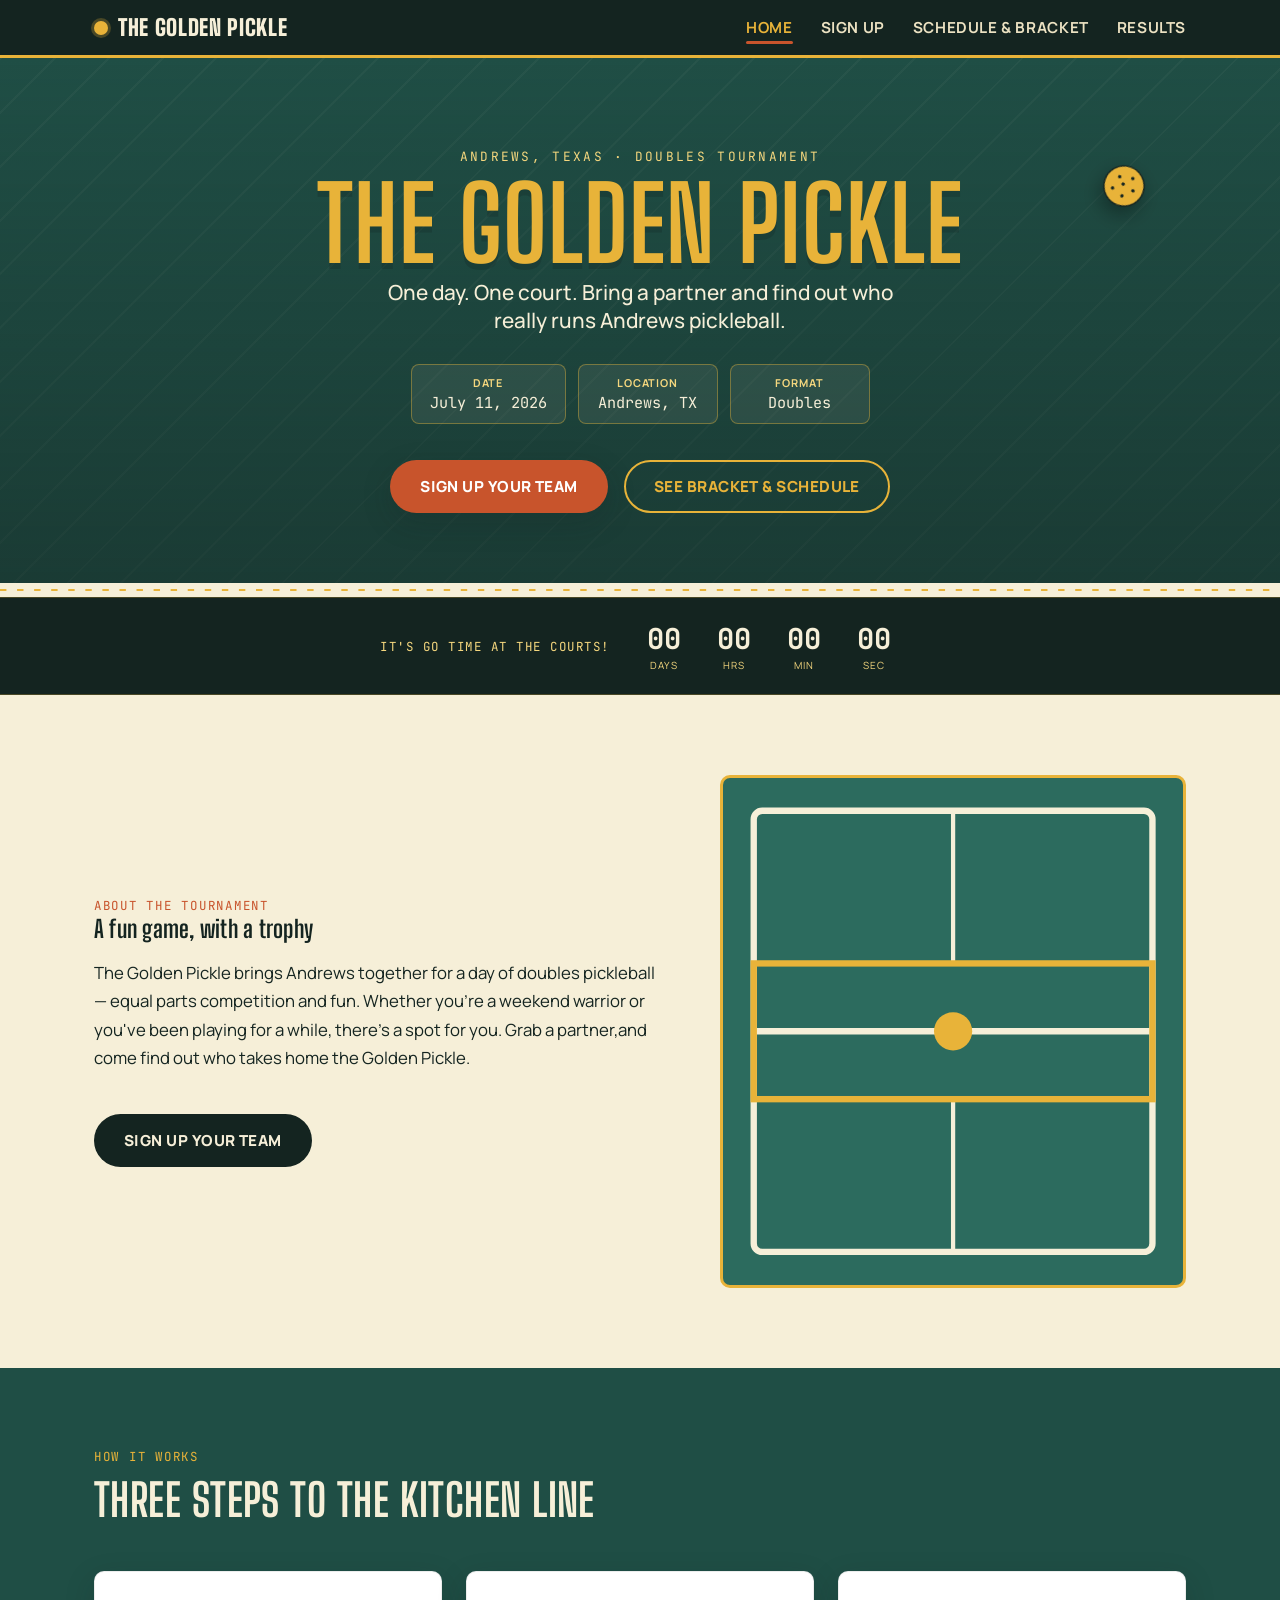
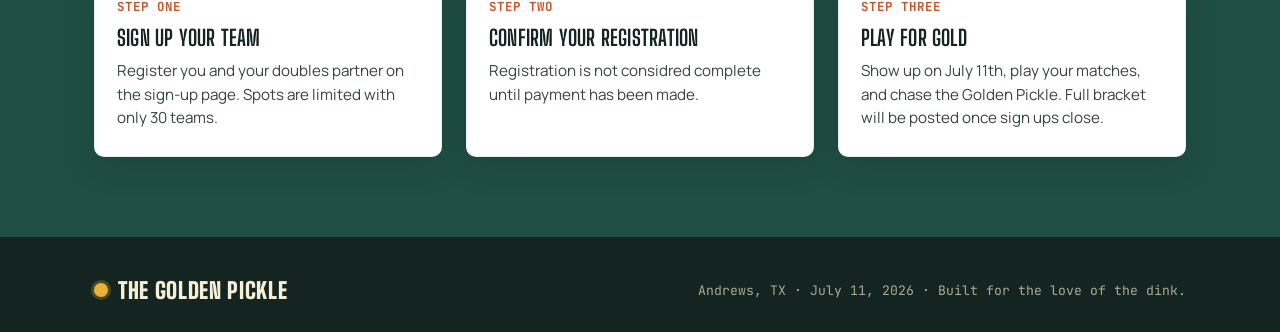
==== commit 1ea3657f: "Update index.html" ====
--- a/index.html
+++ b/index.html
@@ -33,7 +33,7 @@
   <div class="wrap hero-inner">
     <div class="hero-eyebrow">Andrews, Texas · Doubles Tournament</div>
     <h1>The Golden Pickle</h1>
-    <p class="hero-sub">One day. One court. One golden pickle on the line. Bring a partner and find out who really runs Andrews pickleball.</p>
+    <p class="hero-sub">One day. One court. Bring a partner and find out who really runs Andrews pickleball.</p>
     <div class="chip-row">
       <div class="chip"><span class="chip-label">Date</span><span class="chip-value" data-event-date>July 11, 2026</span></div>
       <div class="chip"><span class="chip-label">Location</span><span class="chip-value" data-event-city>Andrews, TX</span></div>
@@ -66,15 +66,15 @@
   <div class="wrap cols-2">
     <div>
       <div class="section-eyebrow">About the tournament</div>
-      <h2>A backyard rivalry, with a trophy</h2>
+      <h2>A fun game, with a trophy</h2>
       <p style="line-height:1.7; margin-top:16px; font-size:1.05rem;">
         The Golden Pickle brings Andrews together for a day of doubles pickleball —
-        equal parts competition and community cookout. Whether you're a 3.0 weekend
-        warrior or you've been dinking since before it was cool, there's a bracket
-        for you. Grab a partner, pick your division, and come find out who takes
-        home the Golden Pickle.
+        equal parts competition and fun. Whether you're a weekend
+        warrior or you've been playing for a while, there's a spot
+        for you. Grab a partner,and come find out who takes home the 
+        Golden Pickle.
       </p>
-      <a href="signup.html" class="btn btn-dark" style="margin-top:24px;">Reserve Your Spot</a>
+      <a href="signup.html" class="btn btn-dark" style="margin-top:24px;">Sign Up Your Team</a>
     </div>
     <div class="court-diagram" aria-hidden="true">
       <svg viewBox="0 0 200 220" width="100%">
@@ -99,17 +99,17 @@
       <div class="step-card">
         <div class="step-tag">Step One</div>
         <h3>Sign up your team</h3>
-        <p>Register you and your doubles partner on the sign-up page. Pick your skill level and lock your spot before the field fills up.</p>
+        <p>Register you and your doubles partner on the sign-up page. Spots are limited with only 30 teams.</p>
       </div>
       <div class="step-card">
         <div class="step-tag">Step Two</div>
-        <h3>Watch the bracket</h3>
-        <p>Once the field is set, your matchups, courts, and start times will be posted on the schedule & bracket page.</p>
+        <h3>Confirm your registration</h3>
+        <p>Registration is not considred complete until payment has been made.</p>
       </div>
       <div class="step-card">
         <div class="step-tag">Step Three</div>
         <h3>Play for gold</h3>
-        <p>Show up on July 11th, play your matches, and chase the Golden Pickle. Final standings go up on the results page.</p>
+        <p>Show up on July 11th, play your matches, and chase the Golden Pickle. Full bracket will be posted once sign ups close.</p>
       </div>
     </div>
   </div>
--- a/css/style.css
+++ b/css/style.css
@@ -401,6 +401,7 @@
 @media (max-width: 760px){ .steps{ grid-template-columns: 1fr; } }
 .step-card{
   background: var(--white);
+  color: var(--ink);
   border: 1px solid rgba(20,36,32,0.08);
   border-radius: var(--radius);
   padding: 26px 22px;
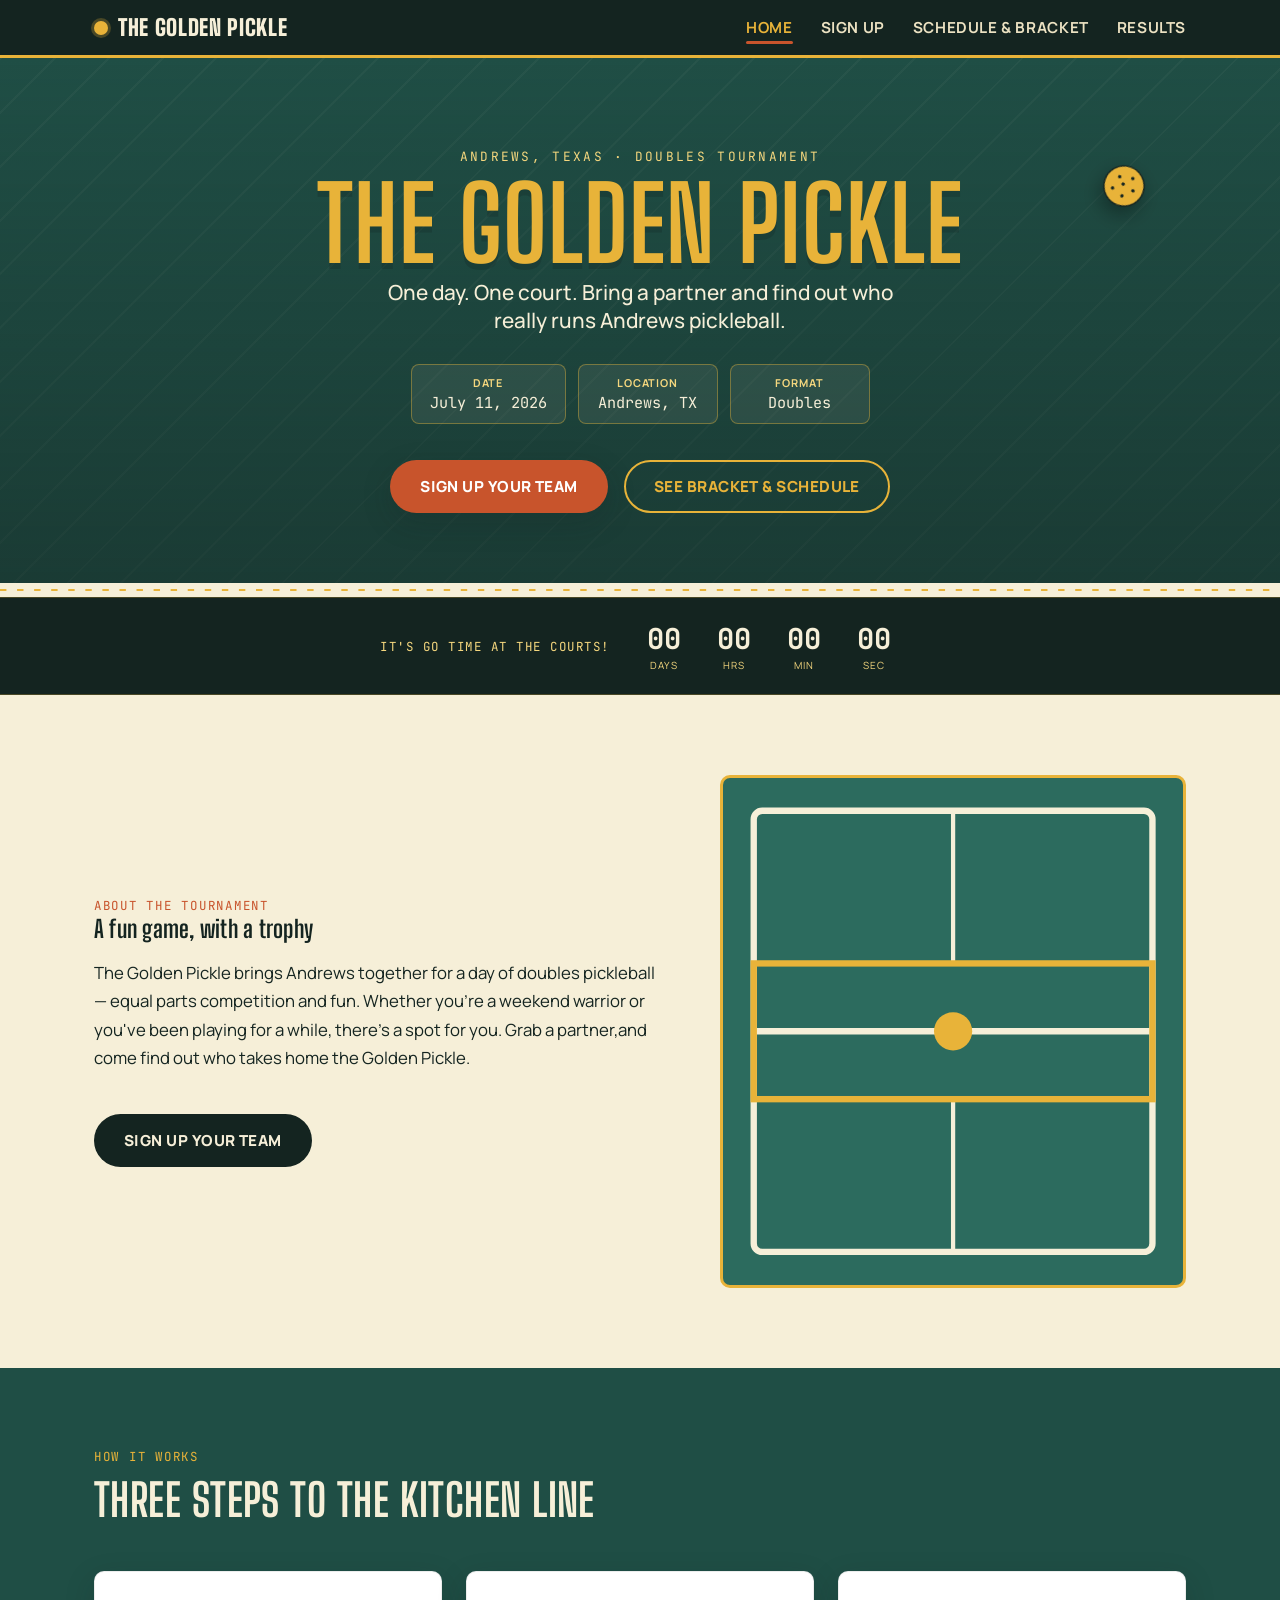
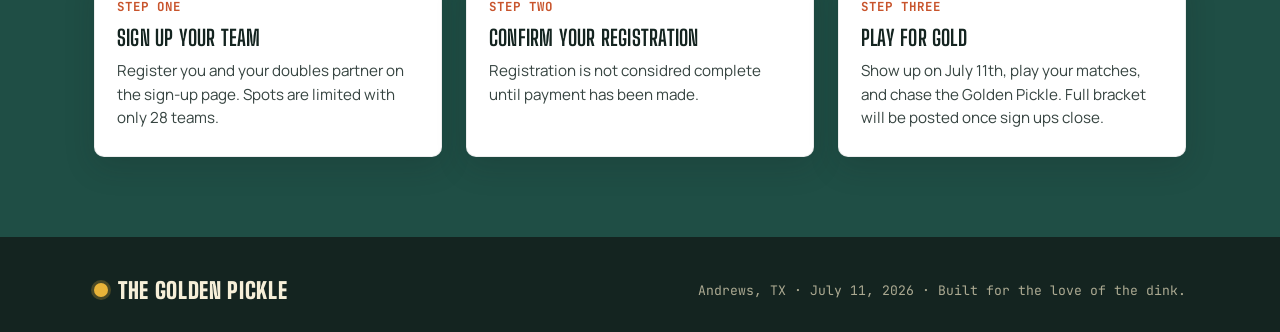
==== commit 3734e5c3: "Update index.html" ====
--- a/index.html
+++ b/index.html
@@ -99,7 +99,7 @@
       <div class="step-card">
         <div class="step-tag">Step One</div>
         <h3>Sign up your team</h3>
-        <p>Register you and your doubles partner on the sign-up page. Spots are limited with only 30 teams.</p>
+        <p>Register you and your doubles partner on the sign-up page. Spots are limited with only 28 teams.</p>
       </div>
       <div class="step-card">
         <div class="step-tag">Step Two</div>
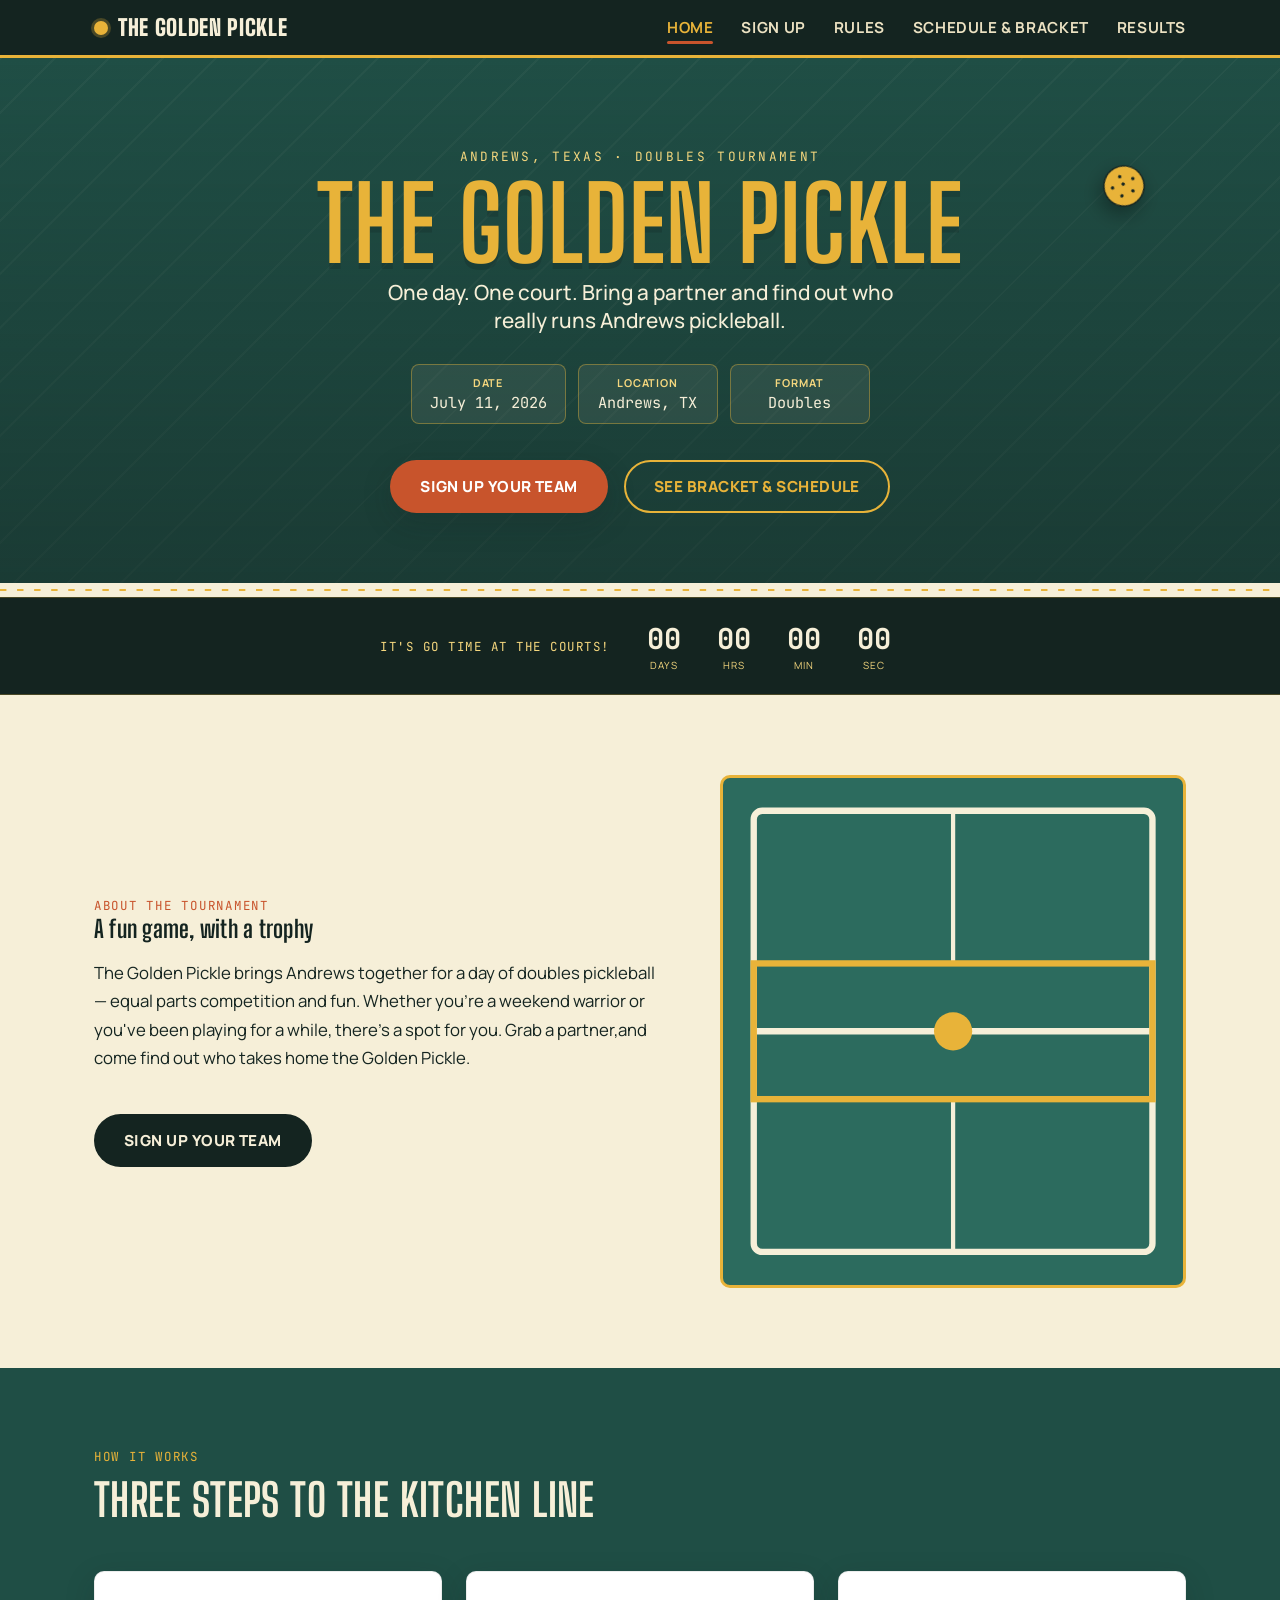
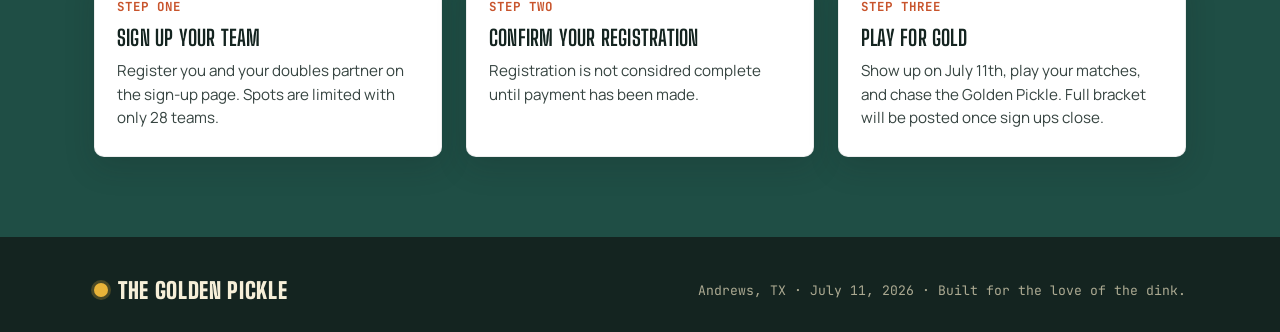
==== commit 62d05775: "Add files via upload" ====
--- a/index.html
+++ b/index.html
@@ -16,6 +16,7 @@
     <ul class="nav-links">
       <li><a href="index.html" class="active">Home</a></li>
       <li><a href="signup.html">Sign Up</a></li>
+      <li><a href="rules.html">Rules</a></li>
       <li><a href="schedule.html">Schedule & Bracket</a></li>
       <li><a href="results.html">Results</a></li>
     </ul>
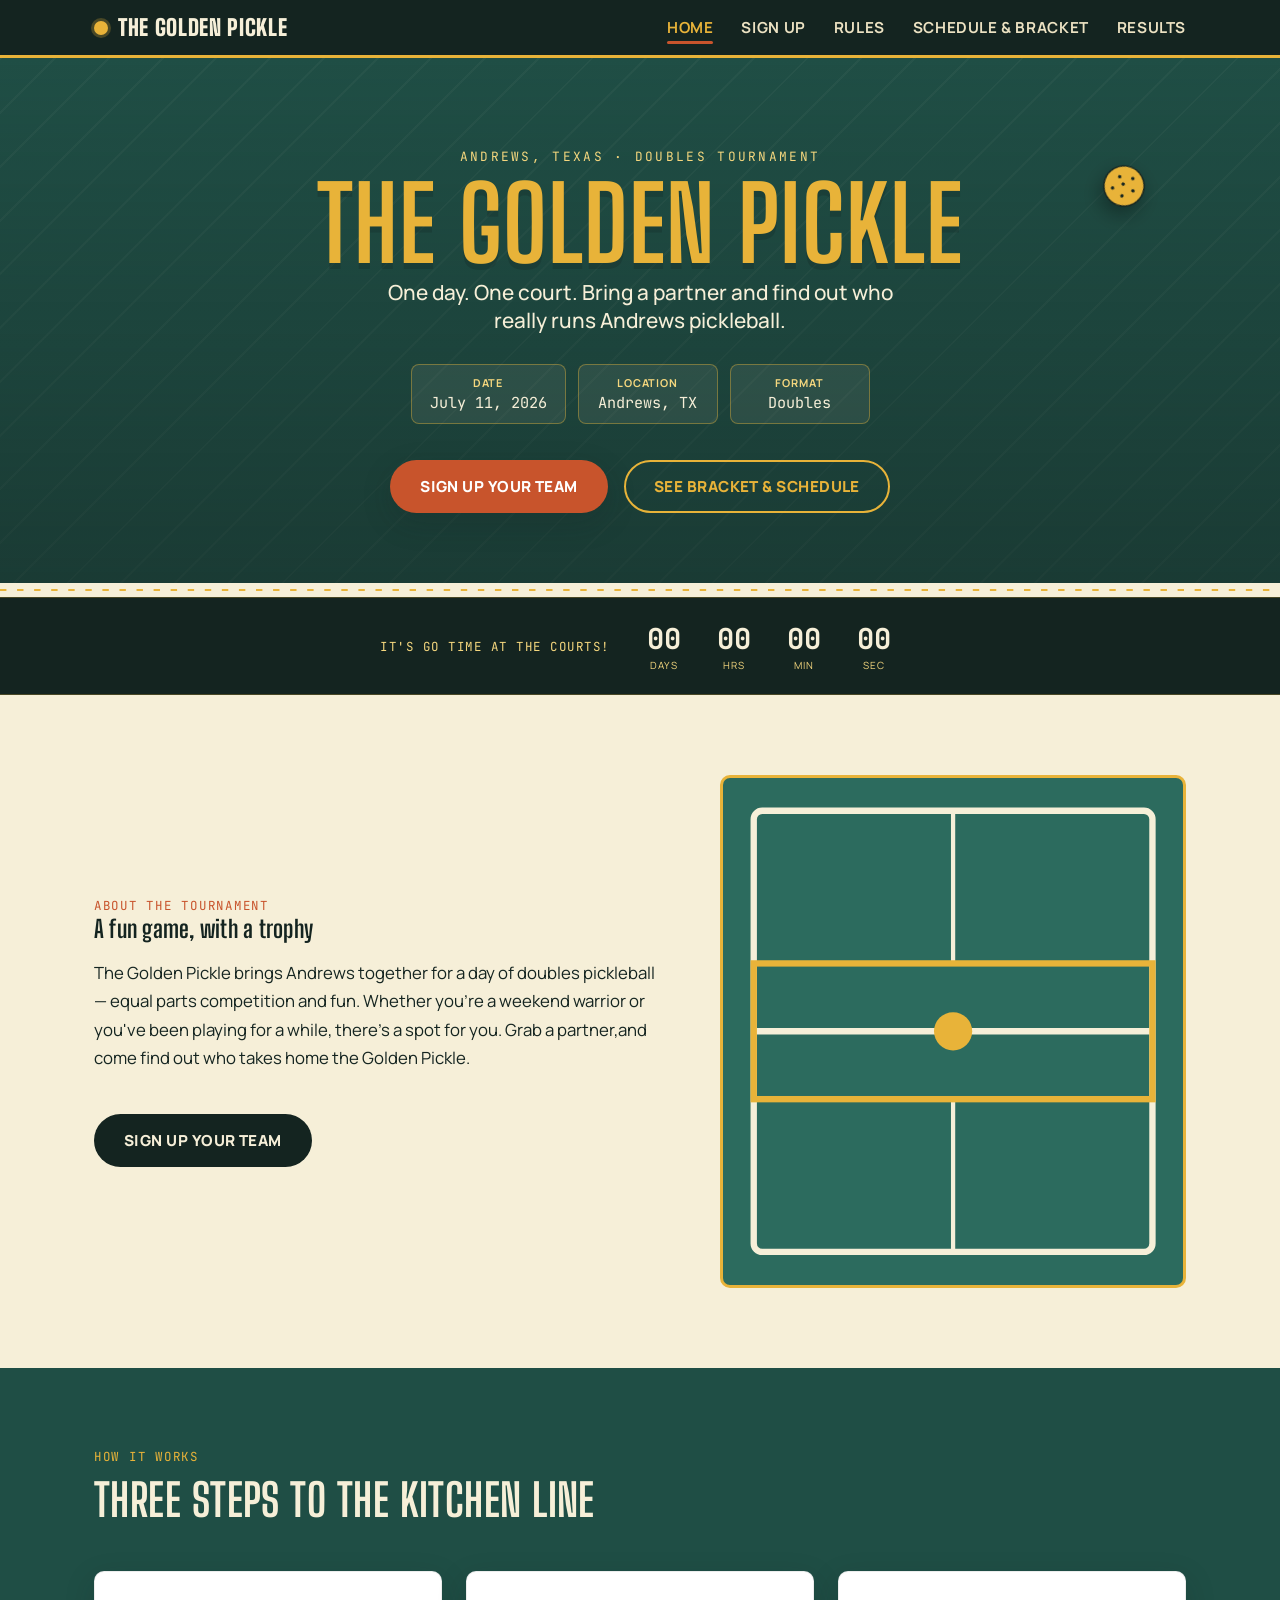
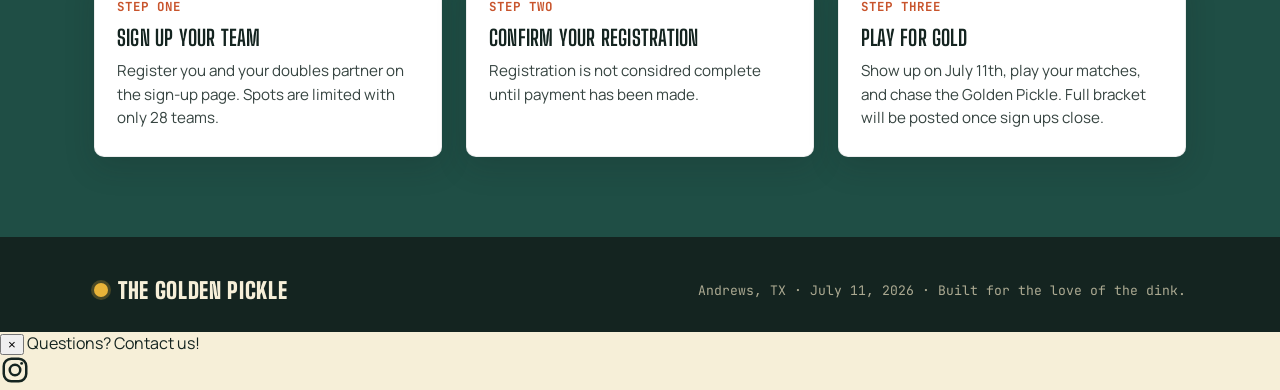
==== commit 9573e249: "Add files via upload" ====
--- a/index.html
+++ b/index.html
@@ -123,6 +123,21 @@
   </div>
 </footer>
 
+<div class="social-fab-wrap" id="social-fab-wrap">
+  <div class="social-bubble" id="social-bubble">
+    <button class="social-bubble-close" id="social-bubble-close" type="button" aria-label="Dismiss">&times;</button>
+    <span>Questions? Contact us!</span>
+  </div>
+  <a class="social-fab" href="https://www.instagram.com/andrewstxpickleball/" target="_blank" rel="noopener noreferrer" aria-label="Visit The Golden Pickle on Instagram">
+    <svg viewBox="0 0 24 24" width="30" height="30" fill="none" stroke="currentColor" stroke-width="2" stroke-linecap="round" stroke-linejoin="round" aria-hidden="true">
+      <rect x="3" y="3" width="18" height="18" rx="6"/>
+      <circle cx="12" cy="12" r="4.2"/>
+      <circle cx="17.3" cy="6.7" r="1.15" fill="currentColor" stroke="none"/>
+    </svg>
+  </a>
+</div>
+
+
 <script src="js/data.js"></script>
 <script src="js/main.js"></script>
 </body>
--- a/css/style.css
+++ b/css/style.css
@@ -513,6 +513,67 @@
   display: block;
   margin: 0 auto;
 }
+
+/* ---- Teams-registered counter banner (sign-up page) ---- */
+.teams-counter{
+  background: var(--cream-dim);
+  border-left: 4px solid var(--dust);
+  border-radius: 10px;
+  padding: 16px 20px;
+  margin-bottom: 28px;
+}
+.teams-counter-top{
+  display: flex;
+  justify-content: space-between;
+  align-items: baseline;
+  flex-wrap: wrap;
+  gap: 6px 14px;
+  margin-bottom: 12px;
+}
+.teams-counter-headline{
+  font-size: clamp(0.95rem, 2.4vw, 1.08rem);
+  font-weight: 700;
+  color: var(--court-deep);
+  line-height: 1.3;
+}
+.teams-counter-headline strong{
+  font-family: var(--font-mono);
+  font-weight: 700;
+  color: var(--dust);
+}
+.teams-counter-sub{
+  font-family: var(--font-mono);
+  font-size: 0.75rem;
+  font-weight: 700;
+  text-transform: uppercase;
+  letter-spacing: 0.06em;
+  color: var(--dust);
+  white-space: nowrap;
+}
+.teams-counter-track{
+  height: 10px;
+  background: rgba(20,36,32,0.1);
+  border-radius: 999px;
+  overflow: hidden;
+}
+.teams-counter-fill{
+  height: 100%;
+  width: 0%;
+  background: linear-gradient(90deg, var(--gold), var(--dust));
+  border-radius: 999px;
+  transition: width 0.6s ease;
+}
+.teams-counter.is-full{
+  border-left-color: var(--court);
+}
+.teams-counter.is-full .teams-counter-sub{ color: var(--court); }
+.teams-counter.is-full .teams-counter-fill{ background: var(--court); }
+
+@media (max-width: 480px){
+  .teams-counter{ padding: 14px 16px; }
+  .teams-counter-top{ flex-direction: column; align-items: flex-start; gap: 4px; }
+}
+
 .form-section-title{
   font-family: var(--font-mono);
   text-transform: uppercase;
